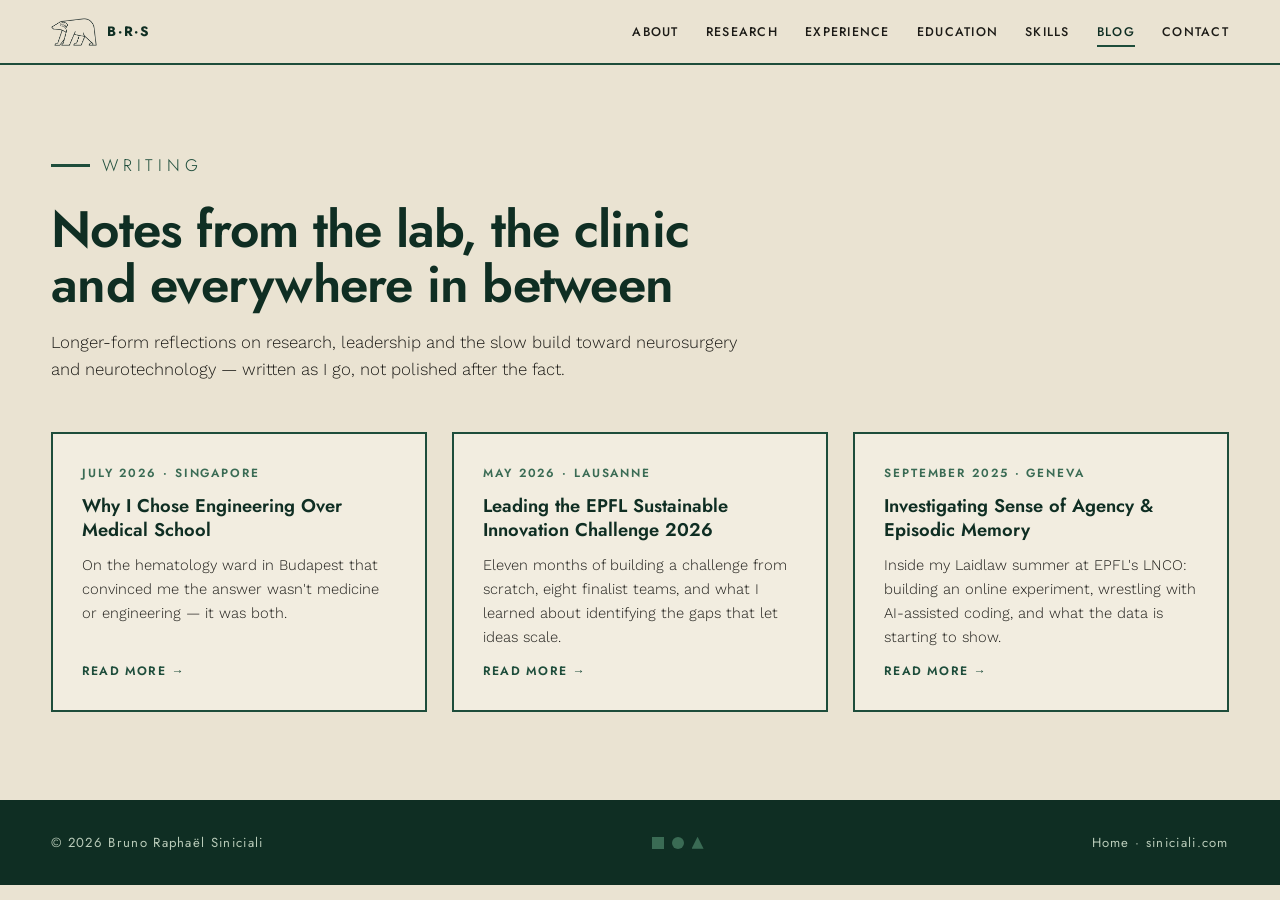
==== blog.html @ 9400fe1e "Expand site: real logo, blog, skills/languages, honors sections" ====
<!doctype html>
<html lang="en">
  <head>
    <meta charset="UTF-8" />
    <meta name="viewport" content="width=device-width, initial-scale=1.0" />
    <title>Blog — Bruno Raphaël Siniciali</title>
    <meta
      name="description"
      content="Notes from Bruno Raphaël Siniciali on neuroscience research, rehabilitation robotics and leadership — from EPFL's LNCO to Roceso Technologies in Singapore."
    />
    <link rel="icon" type="image/png" href="assets/favicon.png" />
    <link rel="preconnect" href="https://fonts.googleapis.com" />
    <link rel="preconnect" href="https://fonts.gstatic.com" crossorigin />
    <link
      href="https://fonts.googleapis.com/css2?family=Jost:wght@400;500;600;700&family=Work+Sans:ital,wght@0,300;0,400;0,500;1,400&display=swap"
      rel="stylesheet"
    />
    <link rel="stylesheet" href="assets/style.css" />
    <style>
      .nav-toggle {
        display: none;
        background: none;
        border: 2px solid var(--green);
        color: var(--green-deep);
        font-family: "Jost", sans-serif;
        font-size: 0.9rem;
        padding: 0.4rem 0.7rem;
        cursor: pointer;
      }
      @media (max-width: 880px) {
        .nav-toggle {
          display: block;
        }
        nav ul {
          display: none;
          position: absolute;
          top: 100%;
          left: 0;
          right: 0;
          flex-direction: column;
          gap: 0;
          background: var(--beige-light);
          border-bottom: 2px solid var(--green);
          padding: 0.5rem 4vw 1rem;
        }
        nav ul.open {
          display: flex;
        }
        nav ul a {
          display: block;
          padding: 0.85rem 0;
          border-bottom: 1px solid var(--line);
        }
      }
      .blog-hero {
        padding: 8.5rem 4vw 2rem;
      }
      .blog-hero h1 {
        font-size: clamp(2rem, 4.6vw, 3.2rem);
      }
      .blog-hero p {
        margin-top: 1rem;
        max-width: 44rem;
        font-size: 1.05rem;
        font-weight: 300;
      }
    </style>
  </head>
  <body>
    <nav>
      <a class="nav-mark" href="index.html">
        <img class="nav-bear" src="assets/bear-logo.png" alt="" />
        B·R·S</a
      >
      <button
        class="nav-toggle"
        id="navToggle"
        aria-label="Toggle navigation"
        aria-expanded="false"
        aria-controls="navLinks"
      >
        ☰
      </button>
      <ul id="navLinks">
        <li><a href="index.html#about">About</a></li>
        <li><a href="index.html#research">Research</a></li>
        <li><a href="index.html#experience">Experience</a></li>
        <li><a href="index.html#education">Education</a></li>
        <li><a href="index.html#skills">Skills</a></li>
        <li><a href="blog.html" class="current">Blog</a></li>
        <li><a href="index.html#contact">Contact</a></li>
      </ul>
    </nav>

    <header class="blog-hero">
      <p class="hero-eyebrow">Writing</p>
      <h1>Notes from the lab, the clinic and everywhere in between</h1>
      <p>
        Longer-form reflections on research, leadership and the slow build
        toward neurosurgery and neurotechnology — written as I go, not polished
        after the fact.
      </p>
    </header>

    <section style="padding-top: 1rem">
      <div class="blog-grid light reveal">
        <a
          class="blog-card"
          href="blog/choosing-life-sciences-engineering.html"
        >
          <span class="blog-date">July 2026 · Singapore</span>
          <h3>Why I Chose Engineering Over Medical School</h3>
          <p>
            On the hematology ward in Budapest that convinced me the answer
            wasn't medicine or engineering — it was both.
          </p>
          <span class="blog-more">Read more →</span>
        </a>
        <a
          class="blog-card"
          href="blog/sustainable-innovation-challenge-2026.html"
        >
          <span class="blog-date">May 2026 · Lausanne</span>
          <h3>Leading the EPFL Sustainable Innovation Challenge 2026</h3>
          <p>
            Eleven months of building a challenge from scratch, eight finalist
            teams, and what I learned about identifying the gaps that let ideas
            scale.
          </p>
          <span class="blog-more">Read more →</span>
        </a>
        <a class="blog-card" href="blog/sense-of-agency-episodic-memory.html">
          <span class="blog-date">September 2025 · Geneva</span>
          <h3>Investigating Sense of Agency & Episodic Memory</h3>
          <p>
            Inside my Laidlaw summer at EPFL's LNCO: building an online
            experiment, wrestling with AI-assisted coding, and what the data is
            starting to show.
          </p>
          <span class="blog-more">Read more →</span>
        </a>
      </div>
    </section>

    <footer>
      <span>© 2026 Bruno Raphaël Siniciali</span>
      <span class="geo" aria-hidden="true"
        ><span></span><span></span><span></span
      ></span>
      <span><a href="index.html">Home</a> · siniciali.com</span>
    </footer>

    <script src="assets/site.js"></script>
    <script>
      const navToggle = document.getElementById("navToggle");
      const navLinks = document.getElementById("navLinks");
      if (navToggle && navLinks) {
        navToggle.addEventListener("click", () => {
          const open = navLinks.classList.toggle("open");
          navToggle.setAttribute("aria-expanded", open ? "true" : "false");
        });
        navLinks.querySelectorAll("a").forEach((a) =>
          a.addEventListener("click", () => {
            navLinks.classList.remove("open");
            navToggle.setAttribute("aria-expanded", "false");
          }),
        );
      }
    </script>
  </body>
</html>
---- assets/style.css ----
:root {
  --beige: #eae3d2;
  --beige-light: #f2ede0;
  --beige-deep: #ddd3bc;
  --green: #1e4d3b;
  --green-deep: #0f2e23;
  --green-soft: #3a6b54;
  --ink: #1c1b17;
  --line: #c9bfa6;
}
* {
  margin: 0;
  padding: 0;
  box-sizing: border-box;
}
html {
  scroll-behavior: smooth;
}
body {
  background: var(--beige);
  color: var(--ink);
  font-family: "Work Sans", sans-serif;
  font-weight: 400;
  line-height: 1.65;
  -webkit-font-smoothing: antialiased;
}
h1,
h2,
h3,
.display {
  font-family: "Jost", sans-serif;
}
a {
  color: inherit;
}

/* ---------- NAV ---------- */
nav {
  position: fixed;
  top: 0;
  left: 0;
  right: 0;
  z-index: 100;
  display: flex;
  justify-content: space-between;
  align-items: center;
  padding: 1.1rem 4vw;
  background: color-mix(in srgb, var(--beige) 88%, transparent);
  backdrop-filter: blur(8px);
  border-bottom: 2px solid var(--green);
}
.nav-mark {
  display: flex;
  align-items: center;
  gap: 0.6rem;
  font-family: "Jost", sans-serif;
  font-weight: 700;
  letter-spacing: 0.14em;
  text-transform: uppercase;
  font-size: 0.85rem;
  color: var(--green-deep);
  text-decoration: none;
}
.nav-bear {
  width: 46px;
  height: auto;
  display: block;
}
nav ul {
  display: flex;
  gap: 1.7rem;
  list-style: none;
  flex-wrap: wrap;
  justify-content: flex-end;
}
nav ul a {
  font-family: "Jost", sans-serif;
  font-size: 0.78rem;
  font-weight: 500;
  letter-spacing: 0.1em;
  text-transform: uppercase;
  color: var(--ink);
  text-decoration: none;
  padding-bottom: 0.2rem;
  border-bottom: 2px solid transparent;
  transition: border-color 0.2s;
  white-space: nowrap;
}
nav ul a:hover,
nav ul a:focus-visible {
  border-color: var(--green);
}
nav ul a.current {
  border-color: var(--green);
  color: var(--green-deep);
}
@media (max-width: 880px) {
  nav ul {
    display: none;
  }
}

/* ---------- HERO ---------- */
header.hero {
  min-height: 100vh;
  display: grid;
  grid-template-columns: 1.15fr 0.85fr;
  align-items: center;
  gap: 3rem;
  padding: 7rem 4vw 4rem;
  position: relative;
  overflow: hidden;
}
.hero-eyebrow {
  font-family: "Jost", sans-serif;
  font-weight: 600;
  font-size: 0.8rem;
  letter-spacing: 0.28em;
  text-transform: uppercase;
  color: var(--green);
  display: flex;
  align-items: center;
  gap: 0.8rem;
  margin-bottom: 1.4rem;
}
.hero-eyebrow::before {
  content: "";
  width: 2.4rem;
  height: 3px;
  background: var(--green);
}
h1 {
  font-size: clamp(2.3rem, 5.6vw, 4.4rem);
  font-weight: 600;
  line-height: 1.08;
  letter-spacing: -0.015em;
  color: var(--green-deep);
  text-wrap: balance;
}
h1 .thin {
  font-weight: 400;
  color: var(--ink);
}
.hero-sub {
  margin-top: 1.6rem;
  max-width: 36rem;
  font-size: 1.08rem;
  font-weight: 300;
}
.hero-quote {
  margin-top: 1.8rem;
  max-width: 34rem;
  padding-left: 1.2rem;
  border-left: 3px solid var(--green);
  font-family: "Jost", sans-serif;
  font-style: italic;
  font-weight: 400;
  font-size: 1.02rem;
  color: var(--green-deep);
  line-height: 1.5;
}
.hero-quote cite {
  display: block;
  margin-top: 0.5rem;
  font-family: "Work Sans", sans-serif;
  font-style: normal;
  font-size: 0.78rem;
  font-weight: 500;
  letter-spacing: 0.1em;
  text-transform: uppercase;
  color: var(--green-soft);
}
.hero-cta {
  margin-top: 2.2rem;
  display: flex;
  gap: 1rem;
  flex-wrap: wrap;
}
.btn {
  font-family: "Jost", sans-serif;
  font-weight: 600;
  font-size: 0.82rem;
  letter-spacing: 0.14em;
  text-transform: uppercase;
  text-decoration: none;
  padding: 0.95rem 1.8rem;
  transition:
    transform 0.15s,
    background 0.2s,
    color 0.2s;
  display: inline-block;
  border: 2px solid var(--green);
  cursor: pointer;
}
.btn-solid {
  background: var(--green);
  color: var(--beige-light);
}
.btn-solid:hover {
  background: var(--green-deep);
  border-color: var(--green-deep);
  transform: translateY(-2px);
}
.btn-line {
  border: 2px solid var(--green);
  color: var(--green-deep);
  background: transparent;
}
.btn-line:hover {
  background: var(--green);
  color: var(--beige-light);
  transform: translateY(-2px);
}

/* Bauhaus hero composition */
.hero-art {
  position: relative;
  aspect-ratio: 1;
  max-width: 460px;
  width: 100%;
  justify-self: center;
}
.hero-art svg {
  width: 100%;
  height: 100%;
  display: block;
}
@media (max-width: 880px) {
  header.hero {
    grid-template-columns: 1fr;
    padding-top: 6.5rem;
  }
  .hero-art {
    max-width: 300px;
  }
}

/* ---------- SECTION SCAFFOLD ---------- */
section {
  padding: 5.5rem 4vw;
  position: relative;
}
.sec-head {
  display: flex;
  align-items: baseline;
  gap: 1.4rem;
  margin-bottom: 3rem;
  flex-wrap: wrap;
}
.sec-kicker {
  font-family: "Jost", sans-serif;
  font-size: 0.78rem;
  font-weight: 600;
  letter-spacing: 0.14em;
  text-transform: uppercase;
  color: var(--green-soft);
  max-width: 60ch;
  margin: -1.6rem 0 1.6rem;
}
.sec-shape {
  width: 22px;
  height: 22px;
  flex: none;
  align-self: center;
}
h2 {
  font-size: clamp(1.6rem, 3vw, 2.4rem);
  font-weight: 600;
  letter-spacing: -0.01em;
  color: var(--green-deep);
  text-transform: uppercase;
}
.sec-rule {
  flex: 1;
  height: 2px;
  background: var(--line);
  min-width: 60px;
}

/* ---------- ABOUT ---------- */
#about {
  background: var(--beige-light);
  border-top: 2px solid var(--green);
}
.about-grid {
  display: grid;
  grid-template-columns: 1.3fr 0.7fr;
  gap: 4rem;
  align-items: start;
}
.about-grid p {
  margin-bottom: 1.2rem;
  max-width: 60ch;
}
.about-grid p:last-child {
  margin-bottom: 0;
}
.fact-card {
  background: var(--beige);
  border: 2px solid var(--green);
  padding: 2rem;
}
.fact-card h3 {
  font-size: 0.85rem;
  font-weight: 700;
  letter-spacing: 0.2em;
  text-transform: uppercase;
  color: var(--green);
  margin-bottom: 1.2rem;
}
.fact-card ul {
  list-style: none;
}
.fact-card li {
  padding: 0.65rem 0;
  border-bottom: 1px solid var(--line);
  font-size: 0.95rem;
  display: flex;
  gap: 0.7rem;
  align-items: baseline;
}
.fact-card li:last-child {
  border-bottom: none;
}
.fact-card li::before {
  content: "";
  width: 8px;
  height: 8px;
  background: var(--green);
  flex: none;
  transform: translateY(-1px);
}
.fact-card li:nth-child(3n + 2)::before {
  border-radius: 50%;
}
.fact-card li:nth-child(3n)::before {
  background: transparent;
  width: 0;
  height: 0;
  border-left: 5px solid transparent;
  border-right: 5px solid transparent;
  border-bottom: 9px solid var(--green);
}
@media (max-width: 880px) {
  .about-grid {
    grid-template-columns: 1fr;
    gap: 2.5rem;
  }
}

/* ---------- RESEARCH / PROJECTS ---------- */
.proj-grid {
  display: grid;
  grid-template-columns: repeat(auto-fit, minmax(290px, 1fr));
  gap: 2px;
  background: var(--line);
  border: 2px solid var(--green);
}
.proj {
  background: var(--beige);
  padding: 2.2rem 2rem;
  display: flex;
  flex-direction: column;
  gap: 0.9rem;
  transition: background 0.25s;
}
.proj:hover {
  background: var(--beige-light);
}
.proj-tag {
  font-family: "Jost", sans-serif;
  font-size: 0.72rem;
  font-weight: 700;
  letter-spacing: 0.2em;
  text-transform: uppercase;
  color: var(--green);
}
.proj h3 {
  font-size: 1.25rem;
  font-weight: 600;
  color: var(--green-deep);
  line-height: 1.25;
}
.proj p {
  font-size: 0.95rem;
  font-weight: 300;
}
.proj-shape {
  width: 26px;
  height: 26px;
  margin-bottom: 0.3rem;
}
.proj-link {
  margin-top: auto;
  font-family: "Jost", sans-serif;
  font-size: 0.76rem;
  font-weight: 600;
  letter-spacing: 0.1em;
  text-transform: uppercase;
  color: var(--green);
  text-decoration: none;
  border-bottom: 2px solid var(--green);
  padding-bottom: 2px;
  align-self: flex-start;
  transition: color 0.2s;
}
.proj-link:hover,
.proj-link:focus-visible {
  color: var(--green-deep);
}
#experience .proj-link {
  color: #9dbfa9;
  border-bottom-color: var(--green-soft);
  margin-top: 0.6rem;
}
#experience .proj-link:hover,
#experience .proj-link:focus-visible {
  color: var(--beige-light);
}

/* ---------- EXPERIENCE TIMELINE ---------- */
#experience {
  background: var(--green-deep);
  color: var(--beige);
}
#experience h2 {
  color: var(--beige-light);
}
#experience .sec-rule {
  background: var(--green-soft);
}
#experience .sec-kicker {
  color: #9dbfa9;
}
.timeline {
  position: relative;
  margin-left: 10px;
}
.timeline::before {
  content: "";
  position: absolute;
  left: 0;
  top: 8px;
  bottom: 8px;
  width: 3px;
  background: var(--green-soft);
}
.t-item {
  position: relative;
  padding: 0 0 2.6rem 2.4rem;
}
.t-item:last-child {
  padding-bottom: 0;
}
.t-item::before {
  content: "";
  position: absolute;
  left: -8.5px;
  top: 6px;
  width: 20px;
  height: 20px;
  background: var(--beige);
  border: 3px solid var(--green-soft);
  border-radius: 50%;
}
.t-item:nth-child(even)::before {
  border-radius: 0;
  transform: rotate(45deg) scale(0.86);
}
.t-date {
  font-family: "Jost", sans-serif;
  font-size: 0.78rem;
  font-weight: 600;
  letter-spacing: 0.18em;
  text-transform: uppercase;
  color: #9dbfa9;
}
.t-item h3 {
  font-size: 1.25rem;
  font-weight: 600;
  margin: 0.3rem 0 0.15rem;
  color: var(--beige-light);
}
.t-org {
  font-size: 0.92rem;
  font-style: italic;
  color: #c9d8cb;
  margin-bottom: 0.5rem;
}
.t-item p {
  font-size: 0.95rem;
  font-weight: 300;
  max-width: 62ch;
  color: #e4e0d2;
}

/* ---------- EDUCATION ---------- */
.edu-grid {
  display: grid;
  grid-template-columns: repeat(auto-fit, minmax(270px, 1fr));
  gap: 1.6rem;
}
.edu {
  border: 2px solid var(--green);
  padding: 2rem;
  background: var(--beige-light);
  position: relative;
}
.edu::after {
  content: "";
  position: absolute;
  top: -2px;
  right: -2px;
  width: 34px;
  height: 34px;
  background: var(--green);
  clip-path: polygon(100% 0, 0 0, 100% 100%);
}
.edu .t-date {
  color: var(--green);
}
.edu h3 {
  font-size: 1.2rem;
  font-weight: 600;
  color: var(--green-deep);
  margin: 0.35rem 0 0.2rem;
}
.edu p {
  font-size: 0.93rem;
  font-weight: 300;
}

/* ---------- SKILLS ---------- */
#skills {
  background: var(--beige-light);
  border-top: 2px solid var(--green);
}
.skills-layout {
  display: grid;
  grid-template-columns: 1fr 1fr;
  gap: 3rem;
}
@media (max-width: 880px) {
  .skills-layout {
    grid-template-columns: 1fr;
    gap: 2.5rem;
  }
}
.skill-block {
  margin-bottom: 2.2rem;
}
.skill-block:last-child {
  margin-bottom: 0;
}
.skill-block h3 {
  font-size: 0.82rem;
  font-weight: 700;
  letter-spacing: 0.18em;
  text-transform: uppercase;
  color: var(--green);
  margin-bottom: 1rem;
}
.pill-row {
  display: flex;
  flex-wrap: wrap;
  gap: 0.55rem;
}
.pill {
  font-family: "Jost", sans-serif;
  font-size: 0.78rem;
  font-weight: 500;
  letter-spacing: 0.02em;
  padding: 0.45rem 0.9rem;
  border: 1.5px solid var(--green);
  color: var(--green-deep);
  background: var(--beige);
}
.lang-grid {
  display: grid;
  gap: 0.9rem;
}
.lang-item {
  display: grid;
  grid-template-columns: 7.5rem 1fr auto;
  align-items: center;
  gap: 0.9rem;
}
.lang-name {
  font-family: "Jost", sans-serif;
  font-size: 0.9rem;
  font-weight: 600;
  color: var(--green-deep);
}
.lang-bar {
  height: 8px;
  background: var(--beige-deep);
  border: 1px solid var(--green);
  position: relative;
}
.lang-bar span {
  display: block;
  height: 100%;
  background: var(--green);
}
.lang-level {
  font-size: 0.78rem;
  font-weight: 300;
  color: var(--ink);
  white-space: nowrap;
}
.cert-grid {
  display: grid;
  grid-template-columns: repeat(auto-fit, minmax(230px, 1fr));
  gap: 1.2rem;
  margin-top: 1rem;
}
.cert {
  border: 2px solid var(--green);
  background: var(--beige);
  padding: 1.4rem 1.5rem;
}
.cert .cert-org {
  font-family: "Jost", sans-serif;
  font-size: 0.72rem;
  font-weight: 700;
  letter-spacing: 0.16em;
  text-transform: uppercase;
  color: var(--green);
}
.cert h4 {
  font-family: "Jost", sans-serif;
  font-size: 1.02rem;
  font-weight: 600;
  color: var(--green-deep);
  margin: 0.35rem 0 0.25rem;
}
.cert p {
  font-size: 0.85rem;
  font-weight: 300;
}

/* ---------- HONORS / ACTIVITIES ---------- */
#honors {
  background: var(--beige);
}
.honors-layout {
  display: grid;
  grid-template-columns: 1fr 1fr;
  gap: 3rem;
}
@media (max-width: 880px) {
  .honors-layout {
    grid-template-columns: 1fr;
    gap: 2.5rem;
  }
}
.honors-layout h3 {
  font-size: 0.82rem;
  font-weight: 700;
  letter-spacing: 0.18em;
  text-transform: uppercase;
  color: var(--green);
  margin-bottom: 1.2rem;
}
.line-list {
  list-style: none;
}
.line-list li {
  padding: 0.95rem 0;
  border-bottom: 1px solid var(--line);
}
.line-list li:first-child {
  padding-top: 0;
}
.line-list li:last-child {
  border-bottom: none;
}
.line-list .li-title {
  font-family: "Jost", sans-serif;
  font-weight: 600;
  font-size: 0.98rem;
  color: var(--green-deep);
}
.line-list .li-meta {
  font-size: 0.82rem;
  color: var(--green-soft);
  font-style: italic;
  margin-top: 0.15rem;
}
.line-list .li-desc {
  font-size: 0.88rem;
  font-weight: 300;
  margin-top: 0.3rem;
}

/* ---------- BLOG ---------- */
#blog-teaser {
  background: var(--green-deep);
  color: var(--beige);
}
#blog-teaser h2 {
  color: var(--beige-light);
}
#blog-teaser .sec-rule {
  background: var(--green-soft);
}
#blog-teaser .sec-kicker {
  color: #9dbfa9;
}
.blog-grid {
  display: grid;
  grid-template-columns: repeat(auto-fit, minmax(280px, 1fr));
  gap: 1.6rem;
}
.blog-card {
  border: 2px solid var(--green-soft);
  padding: 1.8rem;
  display: flex;
  flex-direction: column;
  gap: 0.7rem;
  text-decoration: none;
  color: inherit;
  transition:
    background 0.2s,
    border-color 0.2s;
}
.blog-card:hover,
.blog-card:focus-visible {
  background: rgba(255, 255, 255, 0.04);
  border-color: #9dbfa9;
}
.blog-date {
  font-family: "Jost", sans-serif;
  font-size: 0.74rem;
  font-weight: 600;
  letter-spacing: 0.16em;
  text-transform: uppercase;
  color: #9dbfa9;
}
.blog-card h3 {
  font-size: 1.15rem;
  font-weight: 600;
  color: var(--beige-light);
  line-height: 1.3;
}
.blog-card p {
  font-size: 0.92rem;
  font-weight: 300;
  color: #e4e0d2;
}
.blog-more {
  font-family: "Jost", sans-serif;
  font-size: 0.76rem;
  font-weight: 600;
  letter-spacing: 0.1em;
  text-transform: uppercase;
  color: #9dbfa9;
  margin-top: auto;
}
/* light variant used on the standalone blog listing page */
.blog-grid.light .blog-card {
  border-color: var(--green);
  background: var(--beige-light);
}
.blog-grid.light .blog-card:hover,
.blog-grid.light .blog-card:focus-visible {
  background: var(--beige);
  border-color: var(--green-deep);
}
.blog-grid.light .blog-date {
  color: var(--green-soft);
}
.blog-grid.light .blog-card h3 {
  color: var(--green-deep);
}
.blog-grid.light .blog-card p {
  color: var(--ink);
}
.blog-grid.light .blog-more {
  color: var(--green);
}

/* ---------- BLOG POST ARTICLE ---------- */
.post-hero {
  padding: 8.5rem 4vw 3rem;
  background: var(--beige-light);
  border-bottom: 2px solid var(--green);
}
.post-hero .blog-date {
  color: var(--green-soft);
}
.post-hero h1 {
  margin-top: 0.6rem;
  font-size: clamp(2rem, 4.6vw, 3.2rem);
}
.post-hero .post-dek {
  margin-top: 1rem;
  max-width: 46rem;
  font-size: 1.05rem;
  font-weight: 300;
  color: var(--ink);
}
.post-body {
  max-width: 42rem;
  margin: 0 auto;
  padding: 4rem 4vw 6rem;
}
.post-body h2 {
  font-size: 1.4rem;
  text-transform: none;
  margin: 2.4rem 0 1rem;
}
.post-body h3 {
  font-family: "Jost", sans-serif;
  font-size: 1.1rem;
  font-weight: 600;
  color: var(--green-deep);
  margin: 1.8rem 0 0.8rem;
}
.post-body p {
  margin-bottom: 1.2rem;
  font-size: 1.02rem;
}
.post-body blockquote {
  margin: 1.8rem 0;
  padding-left: 1.2rem;
  border-left: 3px solid var(--green);
  font-style: italic;
  color: var(--green-deep);
}
.post-body ul,
.post-body ol {
  margin: 0 0 1.2rem 1.4rem;
}
.post-body a {
  color: var(--green);
  text-decoration-thickness: 2px;
}
.post-body figure {
  margin: 2rem 0;
}
.post-body figcaption {
  font-size: 0.82rem;
  color: var(--green-soft);
  margin-top: 0.5rem;
  font-style: italic;
}
.back-link {
  display: inline-block;
  margin-bottom: 2rem;
  font-family: "Jost", sans-serif;
  font-size: 0.78rem;
  font-weight: 600;
  letter-spacing: 0.1em;
  text-transform: uppercase;
  color: var(--green);
  text-decoration: none;
  border-bottom: 2px solid var(--green);
}

/* ---------- CONTACT ---------- */
#contact {
  background: var(--beige-light);
  border-top: 2px solid var(--green);
  text-align: center;
}
#contact .sec-head {
  justify-content: center;
}
.contact-lead {
  max-width: 46ch;
  margin: 0 auto 2.4rem;
  font-weight: 300;
  font-size: 1.05rem;
}
.socials {
  display: flex;
  justify-content: center;
  gap: 1rem;
  flex-wrap: wrap;
}
footer {
  padding: 2rem 4vw;
  background: var(--green-deep);
  color: #b9cbb9;
  display: flex;
  justify-content: space-between;
  align-items: center;
  gap: 1rem;
  flex-wrap: wrap;
  font-size: 0.82rem;
  font-family: "Jost", sans-serif;
  letter-spacing: 0.1em;
}
footer a {
  color: #b9cbb9;
  text-decoration: none;
}
footer a:hover {
  color: var(--beige-light);
}
footer .geo {
  display: flex;
  gap: 0.5rem;
}
footer .geo span {
  width: 12px;
  height: 12px;
  background: var(--green-soft);
  display: inline-block;
}
footer .geo span:nth-child(2) {
  border-radius: 50%;
}
footer .geo span:nth-child(3) {
  clip-path: polygon(50% 0, 0 100%, 100% 100%);
}

/* reveal on scroll */
.reveal {
  opacity: 0;
  transform: translateY(22px);
  transition:
    opacity 0.6s ease,
    transform 0.6s ease;
}
.reveal.in {
  opacity: 1;
  transform: none;
}
@media (prefers-reduced-motion: reduce) {
  html {
    scroll-behavior: auto;
  }
  .reveal {
    opacity: 1;
    transform: none;
    transition: none;
  }
  .btn {
    transition: none;
  }
}
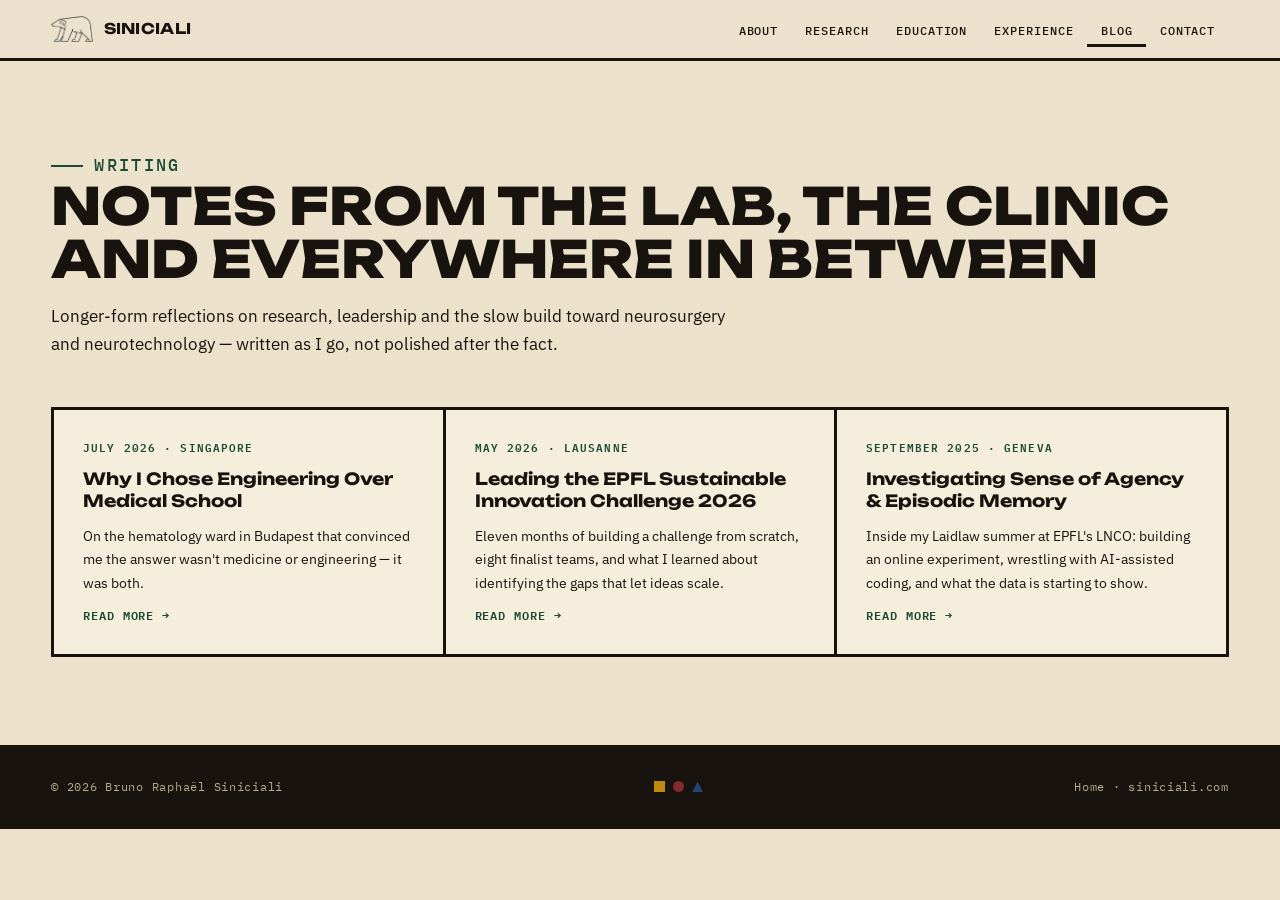
==== commit 044d6c3c: "design change" ====
--- a/blog.html
+++ b/blog.html
@@ -12,7 +12,7 @@
     <link rel="preconnect" href="https://fonts.googleapis.com" />
     <link rel="preconnect" href="https://fonts.gstatic.com" crossorigin />
     <link
-      href="https://fonts.googleapis.com/css2?family=Jost:wght@400;500;600;700&family=Work+Sans:ital,wght@0,300;0,400;0,500;1,400&display=swap"
+      href="https://fonts.googleapis.com/css2?family=IBM+Plex+Mono:wght@400;500;600&family=IBM+Plex+Sans:ital,wght@0,400;0,500;0,600;1,400&family=Unbounded:wght@600;700;800;900&display=swap"
       rel="stylesheet"
     />
     <link rel="stylesheet" href="assets/style.css" />
@@ -20,9 +20,9 @@
       .nav-toggle {
         display: none;
         background: none;
-        border: 2px solid var(--green);
-        color: var(--green-deep);
-        font-family: "Jost", sans-serif;
+        border: 2px solid var(--ink);
+        color: var(--ink);
+        font-family: "IBM Plex Mono", monospace;
         font-size: 0.9rem;
         padding: 0.4rem 0.7rem;
         cursor: pointer;
@@ -31,7 +31,7 @@
         .nav-toggle {
           display: block;
         }
-        nav ul {
+        .site-nav ul {
           display: none;
           position: absolute;
           top: 100%;
@@ -40,13 +40,13 @@
           flex-direction: column;
           gap: 0;
           background: var(--beige-light);
-          border-bottom: 2px solid var(--green);
+          border-bottom: 3px solid var(--ink);
           padding: 0.5rem 4vw 1rem;
         }
-        nav ul.open {
+        .site-nav ul.open {
           display: flex;
         }
-        nav ul a {
+        .site-nav ul a {
           display: block;
           padding: 0.85rem 0;
           border-bottom: 1px solid var(--line);
@@ -56,21 +56,23 @@
         padding: 8.5rem 4vw 2rem;
       }
       .blog-hero h1 {
-        font-size: clamp(2rem, 4.6vw, 3.2rem);
+        font-weight: 800;
+        text-transform: uppercase;
+        font-size: clamp(1.9rem, 4.6vw, 3.2rem);
+        line-height: 1.05;
       }
       .blog-hero p {
         margin-top: 1rem;
         max-width: 44rem;
         font-size: 1.05rem;
-        font-weight: 300;
       }
     </style>
   </head>
   <body>
-    <nav>
+    <nav class="site-nav">
       <a class="nav-mark" href="index.html">
         <img class="nav-bear" src="assets/bear-logo.png" alt="" />
-        B·R·S</a
+        SINICIALI</a
       >
       <button
         class="nav-toggle"
@@ -84,30 +86,26 @@
       <ul id="navLinks">
         <li><a href="index.html#about">About</a></li>
         <li><a href="index.html#research">Research</a></li>
+        <li><a href="index.html#education">Education</a></li>
         <li><a href="index.html#experience">Experience</a></li>
-        <li><a href="index.html#education">Education</a></li>
-        <li><a href="index.html#skills">Skills</a></li>
         <li><a href="blog.html" class="current">Blog</a></li>
         <li><a href="index.html#contact">Contact</a></li>
       </ul>
     </nav>
 
     <header class="blog-hero">
-      <p class="hero-eyebrow">Writing</p>
+      <p class="eyebrow">Writing</p>
       <h1>Notes from the lab, the clinic and everywhere in between</h1>
       <p>
         Longer-form reflections on research, leadership and the slow build
-        toward neurosurgery and neurotechnology — written as I go, not polished
-        after the fact.
+        toward neurosurgery and neurotechnology — written as I go, not
+        polished after the fact.
       </p>
     </header>
 
     <section style="padding-top: 1rem">
       <div class="blog-grid light reveal">
-        <a
-          class="blog-card"
-          href="blog/choosing-life-sciences-engineering.html"
-        >
+        <a class="blog-card" href="blog/choosing-life-sciences-engineering.html">
           <span class="blog-date">July 2026 · Singapore</span>
           <h3>Why I Chose Engineering Over Medical School</h3>
           <p>
@@ -116,16 +114,13 @@
           </p>
           <span class="blog-more">Read more →</span>
         </a>
-        <a
-          class="blog-card"
-          href="blog/sustainable-innovation-challenge-2026.html"
-        >
+        <a class="blog-card" href="blog/sustainable-innovation-challenge-2026.html">
           <span class="blog-date">May 2026 · Lausanne</span>
           <h3>Leading the EPFL Sustainable Innovation Challenge 2026</h3>
           <p>
-            Eleven months of building a challenge from scratch, eight finalist
-            teams, and what I learned about identifying the gaps that let ideas
-            scale.
+            Eleven months of building a challenge from scratch, eight
+            finalist teams, and what I learned about identifying the gaps
+            that let ideas scale.
           </p>
           <span class="blog-more">Read more →</span>
         </a>
@@ -134,8 +129,8 @@
           <h3>Investigating Sense of Agency & Episodic Memory</h3>
           <p>
             Inside my Laidlaw summer at EPFL's LNCO: building an online
-            experiment, wrestling with AI-assisted coding, and what the data is
-            starting to show.
+            experiment, wrestling with AI-assisted coding, and what the data
+            is starting to show.
           </p>
           <span class="blog-more">Read more →</span>
         </a>
--- a/assets/style.css
+++ b/assets/style.css
@@ -1,12 +1,33 @@
+/* ============================================================
+   Design system
+   Colour and form borrowed from the Bauhaus Vorkurs — Itten and
+   Kandinsky's mapping of shape to colour — and from the constructivist
+   clarity of Kassák Lajos, Farkas Molnár and Marcel Breuer.
+   Yellow triangle = Research (the spark). Red square = Education
+   (the foundation). Blue circle = Experience (the practice).
+   Green is the ground everything grows from; beige is the paper
+   it's written on.
+   ============================================================ */
 :root {
-  --beige: #eae3d2;
-  --beige-light: #f2ede0;
-  --beige-deep: #ddd3bc;
-  --green: #1e4d3b;
-  --green-deep: #0f2e23;
-  --green-soft: #3a6b54;
-  --ink: #1c1b17;
-  --line: #c9bfa6;
+  --ink: #18130e;
+  --beige: #ece2cc;
+  --beige-light: #f5eedd;
+  --beige-deep: #dccca6;
+  --camel: #96723f;
+  --green: #1c4a34;
+  --green-deep: #10281b;
+  --green-soft: #3d6b52;
+  --red: #832a2a;
+  --red-deep: #501717;
+  --red-soft: #a8514f;
+  --blue: #1f4770;
+  --blue-deep: #142c46;
+  --blue-soft: #4d729c;
+  --yellow: #bd8b12;
+  --yellow-deep: #6e4f09;
+  --yellow-soft: #d9ab3c;
+  --line: #c7b48a;
+  --grid: 1.4rem;
 }
 * {
   margin: 0;
@@ -19,7 +40,7 @@
 body {
   background: var(--beige);
   color: var(--ink);
-  font-family: "Work Sans", sans-serif;
+  font-family: "IBM Plex Sans", sans-serif;
   font-weight: 400;
   line-height: 1.65;
   -webkit-font-smoothing: antialiased;
@@ -28,14 +49,22 @@
 h2,
 h3,
 .display {
-  font-family: "Jost", sans-serif;
+  font-family: "Unbounded", sans-serif;
+}
+.mono,
+.eyebrow,
+.label {
+  font-family: "IBM Plex Mono", monospace;
 }
 a {
   color: inherit;
 }
+strong {
+  font-weight: 600;
+}
 
 /* ---------- NAV ---------- */
-nav {
+.site-nav {
   position: fixed;
   top: 0;
   left: 0;
@@ -44,194 +73,244 @@
   display: flex;
   justify-content: space-between;
   align-items: center;
-  padding: 1.1rem 4vw;
-  background: color-mix(in srgb, var(--beige) 88%, transparent);
+  padding: 1rem 4vw;
+  background: color-mix(in srgb, var(--beige) 90%, transparent);
   backdrop-filter: blur(8px);
-  border-bottom: 2px solid var(--green);
+  border-bottom: 3px solid var(--ink);
 }
 .nav-mark {
   display: flex;
   align-items: center;
-  gap: 0.6rem;
-  font-family: "Jost", sans-serif;
+  gap: 0.65rem;
+  font-family: "Unbounded", sans-serif;
   font-weight: 700;
-  letter-spacing: 0.14em;
-  text-transform: uppercase;
-  font-size: 0.85rem;
-  color: var(--green-deep);
+  letter-spacing: 0.02em;
+  font-size: 0.92rem;
+  color: var(--ink);
   text-decoration: none;
 }
 .nav-bear {
-  width: 46px;
+  width: 42px;
   height: auto;
   display: block;
 }
-nav ul {
-  display: flex;
-  gap: 1.7rem;
+.site-nav ul {
+  display: flex;
+  gap: 0;
   list-style: none;
   flex-wrap: wrap;
   justify-content: flex-end;
 }
-nav ul a {
-  font-family: "Jost", sans-serif;
-  font-size: 0.78rem;
+.site-nav ul a {
+  font-family: "IBM Plex Mono", monospace;
+  font-size: 0.72rem;
   font-weight: 500;
-  letter-spacing: 0.1em;
+  letter-spacing: 0.08em;
   text-transform: uppercase;
   color: var(--ink);
   text-decoration: none;
-  padding-bottom: 0.2rem;
-  border-bottom: 2px solid transparent;
-  transition: border-color 0.2s;
+  padding: 0.4rem 0.85rem;
+  border-bottom: 3px solid transparent;
+  transition: border-color 0.15s;
   white-space: nowrap;
 }
-nav ul a:hover,
-nav ul a:focus-visible {
+.site-nav ul a:hover,
+.site-nav ul a:focus-visible {
   border-color: var(--green);
 }
-nav ul a.current {
-  border-color: var(--green);
-  color: var(--green-deep);
+.site-nav ul a.current {
+  border-color: var(--ink);
+}
+.site-nav ul a[href*="research"] {
+  --nav-accent: var(--yellow);
+}
+.site-nav ul a[href*="education"] {
+  --nav-accent: var(--red);
+}
+.site-nav ul a[href*="experience"] {
+  --nav-accent: var(--blue);
+}
+.site-nav ul a[href*="research"]:hover,
+.site-nav ul a[href*="education"]:hover,
+.site-nav ul a[href*="experience"]:hover {
+  border-color: var(--nav-accent);
 }
 @media (max-width: 880px) {
-  nav ul {
+  .site-nav ul {
     display: none;
   }
 }
 
-/* ---------- HERO ---------- */
-header.hero {
-  min-height: 100vh;
+/* ---------- MASTHEAD ---------- */
+.masthead {
+  padding: 7.5rem 4vw 3rem;
+  display: grid;
+  gap: 2.4rem;
+}
+.eyebrow {
+  font-size: 0.72rem;
+  font-weight: 500;
+  letter-spacing: 0.14em;
+  text-transform: uppercase;
+  color: var(--green);
+  display: flex;
+  align-items: center;
+  gap: 0.7rem;
+}
+.eyebrow::before {
+  content: "";
+  width: 2rem;
+  height: 2px;
+  background: var(--green);
+  flex: none;
+}
+.masthead-name {
+  font-size: clamp(2.6rem, 10vw, 8.4rem);
+  font-weight: 800;
+  line-height: 1.08;
+  letter-spacing: -0.01em;
+  text-transform: uppercase;
+  color: var(--ink);
+  text-wrap: balance;
+  margin-top: 0.3rem;
+}
+.masthead-name .thin {
+  display: block;
+  font-family: "IBM Plex Mono", monospace;
+  font-weight: 500;
+  font-size: clamp(0.95rem, 2.2vw, 1.3rem);
+  letter-spacing: 0.06em;
+  text-transform: none;
+  color: var(--green);
+  margin-top: 0.9rem;
+}
+.masthead-grid {
   display: grid;
   grid-template-columns: 1.15fr 0.85fr;
-  align-items: center;
   gap: 3rem;
-  padding: 7rem 4vw 4rem;
-  position: relative;
-  overflow: hidden;
-}
-.hero-eyebrow {
-  font-family: "Jost", sans-serif;
-  font-weight: 600;
-  font-size: 0.8rem;
-  letter-spacing: 0.28em;
-  text-transform: uppercase;
-  color: var(--green);
-  display: flex;
-  align-items: center;
-  gap: 0.8rem;
-  margin-bottom: 1.4rem;
-}
-.hero-eyebrow::before {
-  content: "";
-  width: 2.4rem;
-  height: 3px;
-  background: var(--green);
-}
-h1 {
-  font-size: clamp(2.3rem, 5.6vw, 4.4rem);
-  font-weight: 600;
-  line-height: 1.08;
-  letter-spacing: -0.015em;
-  color: var(--green-deep);
-  text-wrap: balance;
-}
-h1 .thin {
+  align-items: end;
+}
+.masthead-sub {
+  max-width: 34rem;
+  font-size: 1.08rem;
   font-weight: 400;
-  color: var(--ink);
-}
-.hero-sub {
+}
+.masthead-quote {
   margin-top: 1.6rem;
-  max-width: 36rem;
-  font-size: 1.08rem;
-  font-weight: 300;
-}
-.hero-quote {
-  margin-top: 1.8rem;
-  max-width: 34rem;
-  padding-left: 1.2rem;
-  border-left: 3px solid var(--green);
-  font-family: "Jost", sans-serif;
+  padding-left: 1.1rem;
+  border-left: 3px solid var(--ink);
   font-style: italic;
-  font-weight: 400;
   font-size: 1.02rem;
-  color: var(--green-deep);
-  line-height: 1.5;
-}
-.hero-quote cite {
+  max-width: 32rem;
+  color: var(--ink);
+}
+.masthead-quote cite {
   display: block;
   margin-top: 0.5rem;
-  font-family: "Work Sans", sans-serif;
+  font-family: "IBM Plex Mono", monospace;
   font-style: normal;
-  font-size: 0.78rem;
-  font-weight: 500;
+  font-size: 0.7rem;
+  letter-spacing: 0.08em;
+  text-transform: uppercase;
+  color: var(--green-soft);
+}
+.masthead-cta {
+  margin-top: 2rem;
+  display: flex;
+  gap: 0.9rem;
+  flex-wrap: wrap;
+}
+.btn {
+  font-family: "IBM Plex Mono", monospace;
+  font-weight: 600;
+  font-size: 0.76rem;
   letter-spacing: 0.1em;
   text-transform: uppercase;
-  color: var(--green-soft);
-}
-.hero-cta {
-  margin-top: 2.2rem;
-  display: flex;
+  text-decoration: none;
+  padding: 0.9rem 1.6rem;
+  border: 2px solid var(--ink);
+  display: inline-block;
+  cursor: pointer;
+  transition:
+    transform 0.12s,
+    background 0.15s,
+    color 0.15s,
+    box-shadow 0.12s;
+  box-shadow: 4px 4px 0 var(--ink);
+}
+.btn-solid {
+  background: var(--ink);
+  color: var(--beige-light);
+}
+.btn-solid:hover {
+  transform: translate(-2px, -2px);
+  box-shadow: 6px 6px 0 var(--ink);
+}
+.btn-line {
+  background: var(--beige);
+  color: var(--ink);
+}
+.btn-line:hover {
+  transform: translate(-2px, -2px);
+  box-shadow: 6px 6px 0 var(--ink);
+}
+@media (prefers-reduced-motion: reduce) {
+  .btn:hover {
+    transform: none;
+  }
+}
+
+/* Poster panel: the shape legend */
+.legend {
+  border: 3px solid var(--ink);
+  background: var(--beige-light);
+  padding: 1.6rem;
+  display: grid;
+  gap: 1.1rem;
+}
+.legend-item {
+  display: grid;
+  grid-template-columns: 44px 1fr;
   gap: 1rem;
-  flex-wrap: wrap;
-}
-.btn {
-  font-family: "Jost", sans-serif;
-  font-weight: 600;
-  font-size: 0.82rem;
-  letter-spacing: 0.14em;
-  text-transform: uppercase;
+  align-items: center;
   text-decoration: none;
-  padding: 0.95rem 1.8rem;
-  transition:
-    transform 0.15s,
-    background 0.2s,
-    color 0.2s;
-  display: inline-block;
-  border: 2px solid var(--green);
-  cursor: pointer;
-}
-.btn-solid {
-  background: var(--green);
-  color: var(--beige-light);
-}
-.btn-solid:hover {
-  background: var(--green-deep);
-  border-color: var(--green-deep);
-  transform: translateY(-2px);
-}
-.btn-line {
-  border: 2px solid var(--green);
-  color: var(--green-deep);
-  background: transparent;
-}
-.btn-line:hover {
-  background: var(--green);
-  color: var(--beige-light);
-  transform: translateY(-2px);
-}
-
-/* Bauhaus hero composition */
-.hero-art {
-  position: relative;
-  aspect-ratio: 1;
-  max-width: 460px;
-  width: 100%;
-  justify-self: center;
-}
-.hero-art svg {
-  width: 100%;
-  height: 100%;
-  display: block;
+  color: inherit;
+  padding: 0.4rem;
+  transition: background 0.15s;
+}
+.legend-item:hover,
+.legend-item:focus-visible {
+  background: var(--beige);
+}
+.legend-shape {
+  width: 44px;
+  height: 44px;
+  flex: none;
+}
+.legend-text .legend-label {
+  font-family: "IBM Plex Mono", monospace;
+  font-size: 0.68rem;
+  letter-spacing: 0.1em;
+  text-transform: uppercase;
+}
+.legend-text h4 {
+  font-family: "Unbounded", sans-serif;
+  font-size: 0.98rem;
+  font-weight: 700;
+  margin-top: 0.15rem;
+}
+.legend-item[data-c="yellow"] .legend-label {
+  color: var(--yellow-deep);
+}
+.legend-item[data-c="red"] .legend-label {
+  color: var(--red);
+}
+.legend-item[data-c="blue"] .legend-label {
+  color: var(--blue);
 }
 @media (max-width: 880px) {
-  header.hero {
+  .masthead-grid {
     grid-template-columns: 1fr;
-    padding-top: 6.5rem;
-  }
-  .hero-art {
-    max-width: 300px;
   }
 }
 
@@ -243,44 +322,88 @@
 .sec-head {
   display: flex;
   align-items: baseline;
-  gap: 1.4rem;
+  gap: 1.2rem;
   margin-bottom: 3rem;
   flex-wrap: wrap;
 }
-.sec-kicker {
-  font-family: "Jost", sans-serif;
+.sec-index {
+  font-family: "IBM Plex Mono", monospace;
   font-size: 0.78rem;
-  font-weight: 600;
-  letter-spacing: 0.14em;
-  text-transform: uppercase;
+  font-weight: 500;
   color: var(--green-soft);
-  max-width: 60ch;
-  margin: -1.6rem 0 1.6rem;
-}
-.sec-shape {
-  width: 22px;
-  height: 22px;
-  flex: none;
-  align-self: center;
+  letter-spacing: 0.06em;
 }
 h2 {
-  font-size: clamp(1.6rem, 3vw, 2.4rem);
-  font-weight: 600;
-  letter-spacing: -0.01em;
-  color: var(--green-deep);
+  font-size: clamp(1.5rem, 3vw, 2.3rem);
+  font-weight: 700;
+  letter-spacing: -0.005em;
+  color: var(--ink);
   text-transform: uppercase;
 }
 .sec-rule {
   flex: 1;
-  height: 2px;
-  background: var(--line);
-  min-width: 60px;
+  height: 3px;
+  background: var(--ink);
+  min-width: 40px;
+}
+.sec-kicker {
+  font-size: 0.95rem;
+  color: var(--green-soft);
+  max-width: 62ch;
+  margin: -2rem 0 2.4rem;
+  font-style: italic;
+}
+
+/* ---------- CHAPTER DIVIDERS ---------- */
+.chapter {
+  padding: 4.5rem 4vw;
+  display: grid;
+  gap: 0.6rem;
+  border-top: 3px solid var(--ink);
+  border-bottom: 3px solid var(--ink);
+}
+.chapter-yellow {
+  background: var(--yellow);
+  color: var(--yellow-deep);
+}
+.chapter-red {
+  background: var(--red);
+  color: #f2d9d3;
+}
+.chapter-blue {
+  background: var(--blue);
+  color: #d3e1ef;
+}
+.chapter .eyebrow {
+  color: inherit;
+  opacity: 0.85;
+}
+.chapter .eyebrow::before {
+  background: currentColor;
+}
+.chapter h3 {
+  font-family: "Unbounded", sans-serif;
+  font-size: clamp(2rem, 6vw, 4.2rem);
+  font-weight: 800;
+  text-transform: uppercase;
+  line-height: 0.98;
+  color: inherit;
+}
+.chapter-yellow h3 {
+  color: var(--ink);
+}
+.chapter p {
+  max-width: 46rem;
+  font-size: 1.02rem;
+  font-weight: 400;
+}
+.chapter-yellow p {
+  color: var(--yellow-deep);
 }
 
 /* ---------- ABOUT ---------- */
 #about {
-  background: var(--beige-light);
-  border-top: 2px solid var(--green);
+  background: var(--beige);
 }
 .about-grid {
   display: grid;
@@ -290,20 +413,21 @@
 }
 .about-grid p {
   margin-bottom: 1.2rem;
-  max-width: 60ch;
+  max-width: 62ch;
 }
 .about-grid p:last-child {
   margin-bottom: 0;
 }
 .fact-card {
-  background: var(--beige);
-  border: 2px solid var(--green);
+  background: var(--beige-light);
+  border: 3px solid var(--ink);
   padding: 2rem;
 }
 .fact-card h3 {
-  font-size: 0.85rem;
-  font-weight: 700;
-  letter-spacing: 0.2em;
+  font-family: "IBM Plex Mono", monospace;
+  font-size: 0.72rem;
+  font-weight: 600;
+  letter-spacing: 0.14em;
   text-transform: uppercase;
   color: var(--green);
   margin-bottom: 1.2rem;
@@ -314,7 +438,7 @@
 .fact-card li {
   padding: 0.65rem 0;
   border-bottom: 1px solid var(--line);
-  font-size: 0.95rem;
+  font-size: 0.94rem;
   display: flex;
   gap: 0.7rem;
   align-items: baseline;
@@ -330,17 +454,6 @@
   flex: none;
   transform: translateY(-1px);
 }
-.fact-card li:nth-child(3n + 2)::before {
-  border-radius: 50%;
-}
-.fact-card li:nth-child(3n)::before {
-  background: transparent;
-  width: 0;
-  height: 0;
-  border-left: 5px solid transparent;
-  border-right: 5px solid transparent;
-  border-bottom: 9px solid var(--green);
-}
 @media (max-width: 880px) {
   .about-grid {
     grid-template-columns: 1fr;
@@ -348,93 +461,123 @@
   }
 }
 
-/* ---------- RESEARCH / PROJECTS ---------- */
+/* ---------- RESEARCH / PROJECTS (yellow chapter) ---------- */
+#research {
+  background: var(--beige);
+}
 .proj-grid {
   display: grid;
   grid-template-columns: repeat(auto-fit, minmax(290px, 1fr));
-  gap: 2px;
-  background: var(--line);
-  border: 2px solid var(--green);
+  gap: 3px;
+  background: var(--ink);
+  border: 3px solid var(--ink);
 }
 .proj {
-  background: var(--beige);
+  background: var(--beige-light);
   padding: 2.2rem 2rem;
   display: flex;
   flex-direction: column;
   gap: 0.9rem;
-  transition: background 0.25s;
+  transition: background 0.2s;
 }
 .proj:hover {
-  background: var(--beige-light);
+  background: var(--beige);
 }
 .proj-tag {
-  font-family: "Jost", sans-serif;
-  font-size: 0.72rem;
+  font-family: "IBM Plex Mono", monospace;
+  font-size: 0.68rem;
+  font-weight: 600;
+  letter-spacing: 0.1em;
+  text-transform: uppercase;
+  color: var(--yellow-deep);
+}
+.proj h3 {
+  font-family: "Unbounded", sans-serif;
+  font-size: 1.1rem;
   font-weight: 700;
-  letter-spacing: 0.2em;
-  text-transform: uppercase;
-  color: var(--green);
-}
-.proj h3 {
-  font-size: 1.25rem;
-  font-weight: 600;
-  color: var(--green-deep);
-  line-height: 1.25;
+  color: var(--ink);
+  line-height: 1.28;
+  text-transform: none;
 }
 .proj p {
-  font-size: 0.95rem;
-  font-weight: 300;
+  font-size: 0.94rem;
 }
 .proj-shape {
-  width: 26px;
-  height: 26px;
-  margin-bottom: 0.3rem;
+  width: 22px;
+  height: 22px;
+  margin-bottom: 0.2rem;
 }
 .proj-link {
   margin-top: auto;
-  font-family: "Jost", sans-serif;
-  font-size: 0.76rem;
-  font-weight: 600;
-  letter-spacing: 0.1em;
-  text-transform: uppercase;
-  color: var(--green);
+  font-family: "IBM Plex Mono", monospace;
+  font-size: 0.72rem;
+  font-weight: 600;
+  letter-spacing: 0.08em;
+  text-transform: uppercase;
+  color: var(--yellow-deep);
   text-decoration: none;
-  border-bottom: 2px solid var(--green);
+  border-bottom: 2px solid var(--yellow-deep);
   padding-bottom: 2px;
   align-self: flex-start;
-  transition: color 0.2s;
+  transition: opacity 0.15s;
 }
 .proj-link:hover,
 .proj-link:focus-visible {
-  color: var(--green-deep);
-}
-#experience .proj-link {
-  color: #9dbfa9;
-  border-bottom-color: var(--green-soft);
-  margin-top: 0.6rem;
-}
-#experience .proj-link:hover,
-#experience .proj-link:focus-visible {
+  opacity: 0.7;
+}
+
+/* ---------- EDUCATION (red chapter) ---------- */
+#education {
+  background: var(--beige);
+}
+.edu-grid {
+  display: grid;
+  grid-template-columns: repeat(auto-fit, minmax(270px, 1fr));
+  gap: 3px;
+  background: var(--ink);
+  border: 3px solid var(--ink);
+}
+.edu {
+  padding: 2rem;
+  background: var(--beige-light);
+}
+.edu .t-date {
+  font-family: "IBM Plex Mono", monospace;
+  font-size: 0.72rem;
+  font-weight: 600;
+  letter-spacing: 0.08em;
+  color: var(--red);
+}
+.edu h3 {
+  font-family: "Unbounded", sans-serif;
+  font-size: 1.05rem;
+  font-weight: 700;
+  color: var(--ink);
+  margin: 0.5rem 0 0.5rem;
+  text-transform: none;
+}
+.edu p {
+  font-size: 0.92rem;
+}
+
+/* ---------- EXPERIENCE TIMELINE (blue chapter) ---------- */
+#experience {
+  background: var(--blue-deep);
   color: var(--beige-light);
-}
-
-/* ---------- EXPERIENCE TIMELINE ---------- */
-#experience {
-  background: var(--green-deep);
-  color: var(--beige);
 }
 #experience h2 {
   color: var(--beige-light);
 }
 #experience .sec-rule {
-  background: var(--green-soft);
-}
+  background: var(--blue-soft);
+}
+#experience .sec-index,
 #experience .sec-kicker {
-  color: #9dbfa9;
+  color: var(--blue-soft);
 }
 .timeline {
   position: relative;
-  margin-left: 10px;
+  margin-left: 12px;
 }
 .timeline::before {
   content: "";
@@ -443,7 +586,7 @@
   top: 8px;
   bottom: 8px;
   width: 3px;
-  background: var(--green-soft);
+  background: var(--blue-soft);
 }
 .t-item {
   position: relative;
@@ -455,191 +598,53 @@
 .t-item::before {
   content: "";
   position: absolute;
-  left: -8.5px;
+  left: -9px;
   top: 6px;
-  width: 20px;
-  height: 20px;
-  background: var(--beige);
-  border: 3px solid var(--green-soft);
+  width: 18px;
+  height: 18px;
   border-radius: 50%;
-}
-.t-item:nth-child(even)::before {
-  border-radius: 0;
-  transform: rotate(45deg) scale(0.86);
+  background: var(--blue);
+  border: 3px solid var(--beige-light);
 }
 .t-date {
-  font-family: "Jost", sans-serif;
-  font-size: 0.78rem;
-  font-weight: 600;
-  letter-spacing: 0.18em;
-  text-transform: uppercase;
-  color: #9dbfa9;
+  font-family: "IBM Plex Mono", monospace;
+  font-size: 0.74rem;
+  font-weight: 600;
+  letter-spacing: 0.08em;
+  text-transform: uppercase;
+  color: var(--blue-soft);
 }
 .t-item h3 {
-  font-size: 1.25rem;
-  font-weight: 600;
-  margin: 0.3rem 0 0.15rem;
+  font-family: "Unbounded", sans-serif;
+  font-size: 1.1rem;
+  font-weight: 700;
+  margin: 0.4rem 0 0.2rem;
   color: var(--beige-light);
+  text-transform: none;
 }
 .t-org {
-  font-size: 0.92rem;
+  font-size: 0.9rem;
   font-style: italic;
-  color: #c9d8cb;
+  color: #a9c2da;
   margin-bottom: 0.5rem;
 }
 .t-item p {
-  font-size: 0.95rem;
-  font-weight: 300;
+  font-size: 0.94rem;
   max-width: 62ch;
-  color: #e4e0d2;
-}
-
-/* ---------- EDUCATION ---------- */
-.edu-grid {
-  display: grid;
-  grid-template-columns: repeat(auto-fit, minmax(270px, 1fr));
-  gap: 1.6rem;
-}
-.edu {
-  border: 2px solid var(--green);
-  padding: 2rem;
-  background: var(--beige-light);
-  position: relative;
-}
-.edu::after {
-  content: "";
-  position: absolute;
-  top: -2px;
-  right: -2px;
-  width: 34px;
-  height: 34px;
-  background: var(--green);
-  clip-path: polygon(100% 0, 0 0, 100% 100%);
-}
-.edu .t-date {
-  color: var(--green);
-}
-.edu h3 {
-  font-size: 1.2rem;
-  font-weight: 600;
-  color: var(--green-deep);
-  margin: 0.35rem 0 0.2rem;
-}
-.edu p {
-  font-size: 0.93rem;
-  font-weight: 300;
-}
-
-/* ---------- SKILLS ---------- */
-#skills {
-  background: var(--beige-light);
-  border-top: 2px solid var(--green);
-}
-.skills-layout {
-  display: grid;
-  grid-template-columns: 1fr 1fr;
-  gap: 3rem;
-}
-@media (max-width: 880px) {
-  .skills-layout {
-    grid-template-columns: 1fr;
-    gap: 2.5rem;
-  }
-}
-.skill-block {
-  margin-bottom: 2.2rem;
-}
-.skill-block:last-child {
-  margin-bottom: 0;
-}
-.skill-block h3 {
-  font-size: 0.82rem;
-  font-weight: 700;
-  letter-spacing: 0.18em;
-  text-transform: uppercase;
-  color: var(--green);
-  margin-bottom: 1rem;
-}
-.pill-row {
-  display: flex;
-  flex-wrap: wrap;
-  gap: 0.55rem;
-}
-.pill {
-  font-family: "Jost", sans-serif;
-  font-size: 0.78rem;
-  font-weight: 500;
-  letter-spacing: 0.02em;
-  padding: 0.45rem 0.9rem;
-  border: 1.5px solid var(--green);
-  color: var(--green-deep);
-  background: var(--beige);
-}
-.lang-grid {
-  display: grid;
-  gap: 0.9rem;
-}
-.lang-item {
-  display: grid;
-  grid-template-columns: 7.5rem 1fr auto;
-  align-items: center;
-  gap: 0.9rem;
-}
-.lang-name {
-  font-family: "Jost", sans-serif;
-  font-size: 0.9rem;
-  font-weight: 600;
-  color: var(--green-deep);
-}
-.lang-bar {
-  height: 8px;
-  background: var(--beige-deep);
-  border: 1px solid var(--green);
-  position: relative;
-}
-.lang-bar span {
-  display: block;
-  height: 100%;
-  background: var(--green);
-}
-.lang-level {
-  font-size: 0.78rem;
-  font-weight: 300;
-  color: var(--ink);
-  white-space: nowrap;
-}
-.cert-grid {
-  display: grid;
-  grid-template-columns: repeat(auto-fit, minmax(230px, 1fr));
-  gap: 1.2rem;
-  margin-top: 1rem;
-}
-.cert {
-  border: 2px solid var(--green);
-  background: var(--beige);
-  padding: 1.4rem 1.5rem;
-}
-.cert .cert-org {
-  font-family: "Jost", sans-serif;
-  font-size: 0.72rem;
-  font-weight: 700;
-  letter-spacing: 0.16em;
-  text-transform: uppercase;
-  color: var(--green);
-}
-.cert h4 {
-  font-family: "Jost", sans-serif;
-  font-size: 1.02rem;
-  font-weight: 600;
-  color: var(--green-deep);
-  margin: 0.35rem 0 0.25rem;
-}
-.cert p {
-  font-size: 0.85rem;
-  font-weight: 300;
-}
-
-/* ---------- HONORS / ACTIVITIES ---------- */
+  color: #dbe6f0;
+}
+#experience .proj-link {
+  color: #a9c2da;
+  border-bottom-color: var(--blue-soft);
+  margin-top: 0.6rem;
+}
+#experience .proj-link:hover,
+#experience .proj-link:focus-visible {
+  color: var(--beige-light);
+  opacity: 1;
+}
+
+/* ---------- HONORS ---------- */
 #honors {
   background: var(--beige);
 }
@@ -655,9 +660,10 @@
   }
 }
 .honors-layout h3 {
-  font-size: 0.82rem;
-  font-weight: 700;
-  letter-spacing: 0.18em;
+  font-family: "IBM Plex Mono", monospace;
+  font-size: 0.72rem;
+  font-weight: 600;
+  letter-spacing: 0.14em;
   text-transform: uppercase;
   color: var(--green);
   margin-bottom: 1.2rem;
@@ -676,20 +682,19 @@
   border-bottom: none;
 }
 .line-list .li-title {
-  font-family: "Jost", sans-serif;
-  font-weight: 600;
-  font-size: 0.98rem;
-  color: var(--green-deep);
+  font-family: "Unbounded", sans-serif;
+  font-weight: 700;
+  font-size: 0.92rem;
+  color: var(--ink);
 }
 .line-list .li-meta {
-  font-size: 0.82rem;
+  font-family: "IBM Plex Mono", monospace;
+  font-size: 0.74rem;
   color: var(--green-soft);
-  font-style: italic;
-  margin-top: 0.15rem;
+  margin-top: 0.2rem;
 }
 .line-list .li-desc {
   font-size: 0.88rem;
-  font-weight: 300;
   margin-top: 0.3rem;
 }
 
@@ -710,68 +715,71 @@
 .blog-grid {
   display: grid;
   grid-template-columns: repeat(auto-fit, minmax(280px, 1fr));
-  gap: 1.6rem;
+  gap: 3px;
+  background: var(--green-soft);
+  border: 3px solid var(--green-soft);
 }
 .blog-card {
-  border: 2px solid var(--green-soft);
+  border: none;
+  background: var(--green-deep);
   padding: 1.8rem;
   display: flex;
   flex-direction: column;
   gap: 0.7rem;
   text-decoration: none;
   color: inherit;
-  transition:
-    background 0.2s,
-    border-color 0.2s;
+  transition: background 0.15s;
 }
 .blog-card:hover,
 .blog-card:focus-visible {
-  background: rgba(255, 255, 255, 0.04);
-  border-color: #9dbfa9;
+  background: #16351f;
 }
 .blog-date {
-  font-family: "Jost", sans-serif;
-  font-size: 0.74rem;
-  font-weight: 600;
-  letter-spacing: 0.16em;
+  font-family: "IBM Plex Mono", monospace;
+  font-size: 0.7rem;
+  font-weight: 600;
+  letter-spacing: 0.1em;
   text-transform: uppercase;
   color: #9dbfa9;
 }
 .blog-card h3 {
-  font-size: 1.15rem;
-  font-weight: 600;
+  font-family: "Unbounded", sans-serif;
+  font-size: 1.05rem;
+  font-weight: 700;
   color: var(--beige-light);
-  line-height: 1.3;
+  line-height: 1.32;
+  text-transform: none;
 }
 .blog-card p {
-  font-size: 0.92rem;
-  font-weight: 300;
-  color: #e4e0d2;
+  font-size: 0.9rem;
+  color: #dfe5da;
 }
 .blog-more {
-  font-family: "Jost", sans-serif;
-  font-size: 0.76rem;
-  font-weight: 600;
-  letter-spacing: 0.1em;
+  font-family: "IBM Plex Mono", monospace;
+  font-size: 0.72rem;
+  font-weight: 600;
+  letter-spacing: 0.08em;
   text-transform: uppercase;
   color: #9dbfa9;
   margin-top: auto;
 }
-/* light variant used on the standalone blog listing page */
+.blog-grid.light {
+  background: var(--ink);
+  border-color: var(--ink);
+}
 .blog-grid.light .blog-card {
-  border-color: var(--green);
   background: var(--beige-light);
+  color: var(--ink);
 }
 .blog-grid.light .blog-card:hover,
 .blog-grid.light .blog-card:focus-visible {
   background: var(--beige);
-  border-color: var(--green-deep);
 }
 .blog-grid.light .blog-date {
-  color: var(--green-soft);
+  color: var(--green);
 }
 .blog-grid.light .blog-card h3 {
-  color: var(--green-deep);
+  color: var(--ink);
 }
 .blog-grid.light .blog-card p {
   color: var(--ink);
@@ -784,20 +792,23 @@
 .post-hero {
   padding: 8.5rem 4vw 3rem;
   background: var(--beige-light);
-  border-bottom: 2px solid var(--green);
+  border-bottom: 3px solid var(--ink);
 }
 .post-hero .blog-date {
   color: var(--green-soft);
 }
 .post-hero h1 {
-  margin-top: 0.6rem;
-  font-size: clamp(2rem, 4.6vw, 3.2rem);
+  margin-top: 0.7rem;
+  font-family: "Unbounded", sans-serif;
+  font-weight: 800;
+  text-transform: uppercase;
+  font-size: clamp(1.8rem, 4.4vw, 3rem);
+  line-height: 1.04;
 }
 .post-hero .post-dek {
-  margin-top: 1rem;
+  margin-top: 1.1rem;
   max-width: 46rem;
   font-size: 1.05rem;
-  font-weight: 300;
   color: var(--ink);
 }
 .post-body {
@@ -806,16 +817,10 @@
   padding: 4rem 4vw 6rem;
 }
 .post-body h2 {
-  font-size: 1.4rem;
+  font-size: 1.3rem;
   text-transform: none;
   margin: 2.4rem 0 1rem;
-}
-.post-body h3 {
-  font-family: "Jost", sans-serif;
-  font-size: 1.1rem;
-  font-weight: 600;
-  color: var(--green-deep);
-  margin: 1.8rem 0 0.8rem;
+  color: var(--ink);
 }
 .post-body p {
   margin-bottom: 1.2rem;
@@ -824,9 +829,9 @@
 .post-body blockquote {
   margin: 1.8rem 0;
   padding-left: 1.2rem;
-  border-left: 3px solid var(--green);
+  border-left: 3px solid var(--ink);
   font-style: italic;
-  color: var(--green-deep);
+  color: var(--ink);
 }
 .post-body ul,
 .post-body ol {
@@ -836,22 +841,13 @@
   color: var(--green);
   text-decoration-thickness: 2px;
 }
-.post-body figure {
-  margin: 2rem 0;
-}
-.post-body figcaption {
-  font-size: 0.82rem;
-  color: var(--green-soft);
-  margin-top: 0.5rem;
-  font-style: italic;
-}
 .back-link {
   display: inline-block;
   margin-bottom: 2rem;
-  font-family: "Jost", sans-serif;
-  font-size: 0.78rem;
-  font-weight: 600;
-  letter-spacing: 0.1em;
+  font-family: "IBM Plex Mono", monospace;
+  font-size: 0.74rem;
+  font-weight: 600;
+  letter-spacing: 0.08em;
   text-transform: uppercase;
   color: var(--green);
   text-decoration: none;
@@ -860,8 +856,7 @@
 
 /* ---------- CONTACT ---------- */
 #contact {
-  background: var(--beige-light);
-  border-top: 2px solid var(--green);
+  background: var(--beige);
   text-align: center;
 }
 #contact .sec-head {
@@ -870,30 +865,29 @@
 .contact-lead {
   max-width: 46ch;
   margin: 0 auto 2.4rem;
-  font-weight: 300;
   font-size: 1.05rem;
 }
 .socials {
   display: flex;
   justify-content: center;
-  gap: 1rem;
+  gap: 0.9rem;
   flex-wrap: wrap;
 }
 footer {
   padding: 2rem 4vw;
-  background: var(--green-deep);
-  color: #b9cbb9;
+  background: var(--ink);
+  color: #b8ab8e;
   display: flex;
   justify-content: space-between;
   align-items: center;
   gap: 1rem;
   flex-wrap: wrap;
-  font-size: 0.82rem;
-  font-family: "Jost", sans-serif;
-  letter-spacing: 0.1em;
+  font-size: 0.76rem;
+  font-family: "IBM Plex Mono", monospace;
+  letter-spacing: 0.06em;
 }
 footer a {
-  color: #b9cbb9;
+  color: #b8ab8e;
   text-decoration: none;
 }
 footer a:hover {
@@ -904,25 +898,29 @@
   gap: 0.5rem;
 }
 footer .geo span {
-  width: 12px;
-  height: 12px;
-  background: var(--green-soft);
+  width: 11px;
+  height: 11px;
   display: inline-block;
 }
+footer .geo span:nth-child(1) {
+  background: var(--yellow);
+}
 footer .geo span:nth-child(2) {
+  background: var(--red);
   border-radius: 50%;
 }
 footer .geo span:nth-child(3) {
+  background: var(--blue);
   clip-path: polygon(50% 0, 0 100%, 100% 100%);
 }
 
 /* reveal on scroll */
 .reveal {
   opacity: 0;
-  transform: translateY(22px);
+  transform: translateY(18px);
   transition:
-    opacity 0.6s ease,
-    transform 0.6s ease;
+    opacity 0.5s ease,
+    transform 0.5s ease;
 }
 .reveal.in {
   opacity: 1;
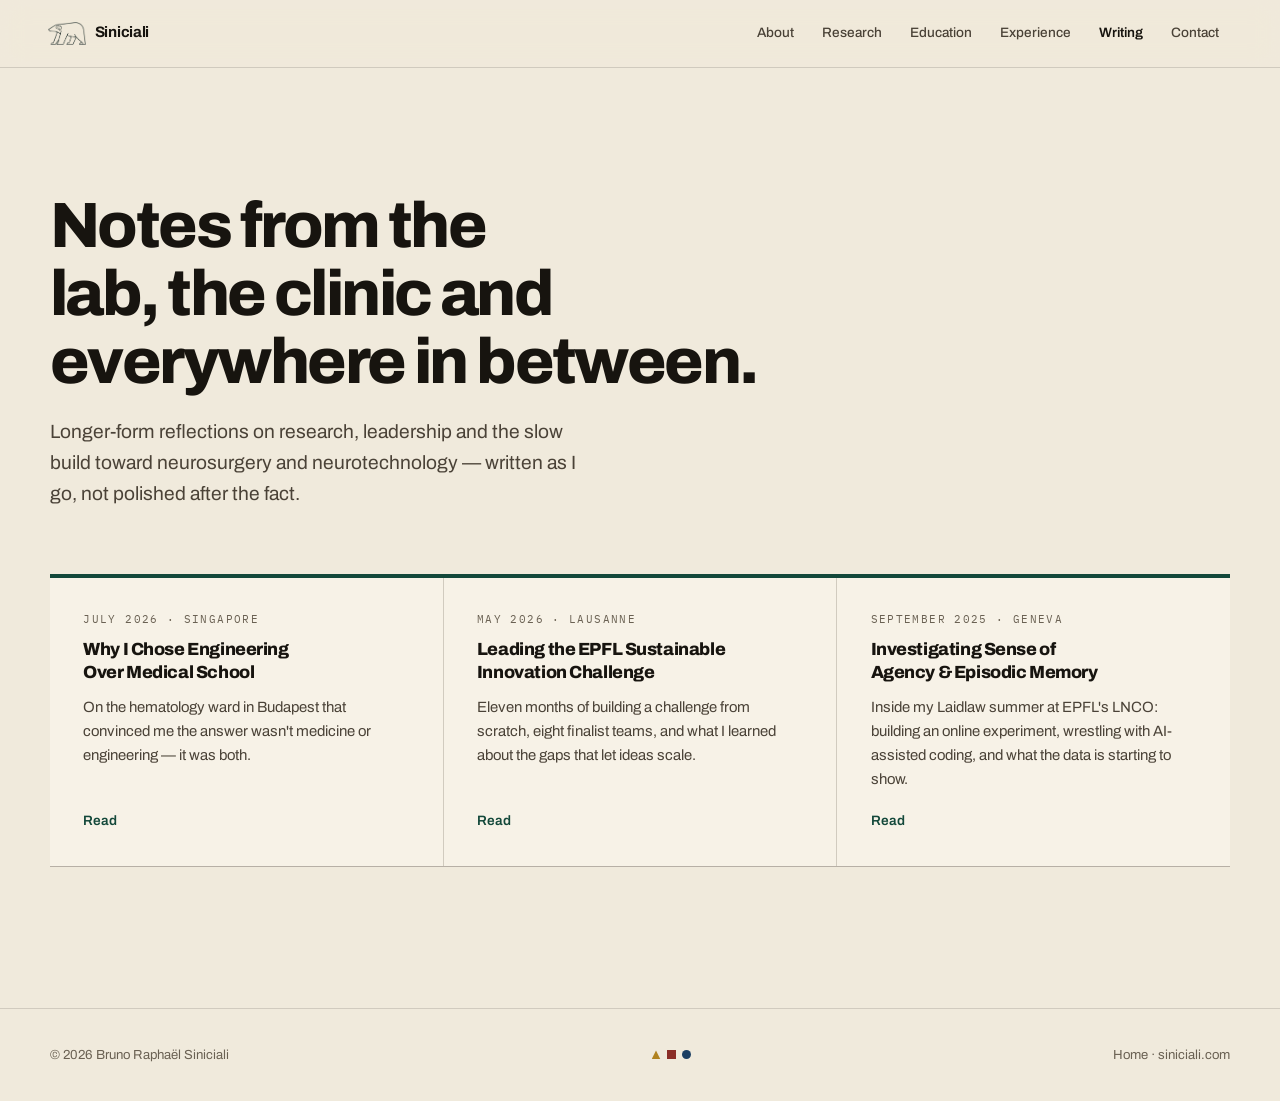
==== commit 35a4d32f: "feat/family design and origins" ====
--- a/blog.html
+++ b/blog.html
@@ -3,7 +3,7 @@
   <head>
     <meta charset="UTF-8" />
     <meta name="viewport" content="width=device-width, initial-scale=1.0" />
-    <title>Blog — Bruno Raphaël Siniciali</title>
+    <title>Writing — Bruno Raphaël Siniciali</title>
     <meta
       name="description"
       content="Notes from Bruno Raphaël Siniciali on neuroscience research, rehabilitation robotics and leadership — from EPFL's LNCO to Roceso Technologies in Singapore."
@@ -12,67 +12,16 @@
     <link rel="preconnect" href="https://fonts.googleapis.com" />
     <link rel="preconnect" href="https://fonts.gstatic.com" crossorigin />
     <link
-      href="https://fonts.googleapis.com/css2?family=IBM+Plex+Mono:wght@400;500;600&family=IBM+Plex+Sans:ital,wght@0,400;0,500;0,600;1,400&family=Unbounded:wght@600;700;800;900&display=swap"
+      href="https://fonts.googleapis.com/css2?family=Archivo:wght@400;500;600;700;800;900&family=IBM+Plex+Mono:wght@400;500&display=swap"
       rel="stylesheet"
     />
     <link rel="stylesheet" href="assets/style.css" />
-    <style>
-      .nav-toggle {
-        display: none;
-        background: none;
-        border: 2px solid var(--ink);
-        color: var(--ink);
-        font-family: "IBM Plex Mono", monospace;
-        font-size: 0.9rem;
-        padding: 0.4rem 0.7rem;
-        cursor: pointer;
-      }
-      @media (max-width: 880px) {
-        .nav-toggle {
-          display: block;
-        }
-        .site-nav ul {
-          display: none;
-          position: absolute;
-          top: 100%;
-          left: 0;
-          right: 0;
-          flex-direction: column;
-          gap: 0;
-          background: var(--beige-light);
-          border-bottom: 3px solid var(--ink);
-          padding: 0.5rem 4vw 1rem;
-        }
-        .site-nav ul.open {
-          display: flex;
-        }
-        .site-nav ul a {
-          display: block;
-          padding: 0.85rem 0;
-          border-bottom: 1px solid var(--line);
-        }
-      }
-      .blog-hero {
-        padding: 8.5rem 4vw 2rem;
-      }
-      .blog-hero h1 {
-        font-weight: 800;
-        text-transform: uppercase;
-        font-size: clamp(1.9rem, 4.6vw, 3.2rem);
-        line-height: 1.05;
-      }
-      .blog-hero p {
-        margin-top: 1rem;
-        max-width: 44rem;
-        font-size: 1.05rem;
-      }
-    </style>
   </head>
   <body>
     <nav class="site-nav">
       <a class="nav-mark" href="index.html">
         <img class="nav-bear" src="assets/bear-logo.png" alt="" />
-        SINICIALI</a
+        Siniciali</a
       >
       <button
         class="nav-toggle"
@@ -88,61 +37,69 @@
         <li><a href="index.html#research">Research</a></li>
         <li><a href="index.html#education">Education</a></li>
         <li><a href="index.html#experience">Experience</a></li>
-        <li><a href="blog.html" class="current">Blog</a></li>
+        <li><a href="blog.html" class="current">Writing</a></li>
         <li><a href="index.html#contact">Contact</a></li>
       </ul>
     </nav>
 
-    <header class="blog-hero">
-      <p class="eyebrow">Writing</p>
-      <h1>Notes from the lab, the clinic and everywhere in between</h1>
-      <p>
-        Longer-form reflections on research, leadership and the slow build
-        toward neurosurgery and neurotechnology — written as I go, not
-        polished after the fact.
-      </p>
+    <header class="page-head">
+      <div class="container">
+        <span class="sec-bar rise d1"></span>
+        <h1 class="rise d2">
+          Notes from the lab, the clinic and everywhere in between.
+        </h1>
+        <p class="lead rise d3">
+          Longer-form reflections on research, leadership and the slow build
+          toward neurosurgery and neurotechnology — written as I go, not
+          polished after the fact.
+        </p>
+      </div>
     </header>
 
-    <section style="padding-top: 1rem">
-      <div class="blog-grid light reveal">
-        <a class="blog-card" href="blog/choosing-life-sciences-engineering.html">
-          <span class="blog-date">July 2026 · Singapore</span>
-          <h3>Why I Chose Engineering Over Medical School</h3>
-          <p>
-            On the hematology ward in Budapest that convinced me the answer
-            wasn't medicine or engineering — it was both.
-          </p>
-          <span class="blog-more">Read more →</span>
-        </a>
-        <a class="blog-card" href="blog/sustainable-innovation-challenge-2026.html">
-          <span class="blog-date">May 2026 · Lausanne</span>
-          <h3>Leading the EPFL Sustainable Innovation Challenge 2026</h3>
-          <p>
-            Eleven months of building a challenge from scratch, eight
-            finalist teams, and what I learned about identifying the gaps
-            that let ideas scale.
-          </p>
-          <span class="blog-more">Read more →</span>
-        </a>
-        <a class="blog-card" href="blog/sense-of-agency-episodic-memory.html">
-          <span class="blog-date">September 2025 · Geneva</span>
-          <h3>Investigating Sense of Agency & Episodic Memory</h3>
-          <p>
-            Inside my Laidlaw summer at EPFL's LNCO: building an online
-            experiment, wrestling with AI-assisted coding, and what the data
-            is starting to show.
-          </p>
-          <span class="blog-more">Read more →</span>
-        </a>
+    <section class="section" style="padding-top: 0">
+      <div class="container">
+        <div class="writing-grid reveal">
+          <a class="post-card" href="blog/choosing-life-sciences-engineering.html">
+            <span class="when">July 2026 · Singapore</span>
+            <h3>Why I Chose Engineering Over Medical School</h3>
+            <p>
+              On the hematology ward in Budapest that convinced me the answer
+              wasn't medicine or engineering — it was both.
+            </p>
+            <span class="more">Read</span>
+          </a>
+          <a class="post-card" href="blog/sustainable-innovation-challenge-2026.html">
+            <span class="when">May 2026 · Lausanne</span>
+            <h3>Leading the EPFL Sustainable Innovation Challenge</h3>
+            <p>
+              Eleven months of building a challenge from scratch, eight
+              finalist teams, and what I learned about the gaps that let ideas
+              scale.
+            </p>
+            <span class="more">Read</span>
+          </a>
+          <a class="post-card" href="blog/sense-of-agency-episodic-memory.html">
+            <span class="when">September 2025 · Geneva</span>
+            <h3>Investigating Sense of Agency &amp; Episodic Memory</h3>
+            <p>
+              Inside my Laidlaw summer at EPFL's LNCO: building an online
+              experiment, wrestling with AI-assisted coding, and what the data
+              is starting to show.
+            </p>
+            <span class="more">Read</span>
+          </a>
+        </div>
       </div>
     </section>
 
     <footer>
-      <span>© 2026 Bruno Raphaël Siniciali</span>
-      <span class="geo" aria-hidden="true"
-        ><span></span><span></span><span></span
-      ></span>
-      <span><a href="index.html">Home</a> · siniciali.com</span>
+      <div class="container">
+        <span>© 2026 Bruno Raphaël Siniciali</span>
+        <span class="geo" aria-hidden="true"
+          ><span></span><span></span><span></span
+        ></span>
+        <span><a href="index.html">Home</a> · siniciali.com</span>
+      </div>
     </footer>
 
     <script src="assets/site.js"></script>
--- a/assets/style.css
+++ b/assets/style.css
@@ -1,930 +1,973 @@
-/* ============================================================
-   Design system
-   Colour and form borrowed from the Bauhaus Vorkurs — Itten and
-   Kandinsky's mapping of shape to colour — and from the constructivist
-   clarity of Kassák Lajos, Farkas Molnár and Marcel Breuer.
-   Yellow triangle = Research (the spark). Red square = Education
-   (the foundation). Blue circle = Experience (the practice).
-   Green is the ground everything grows from; beige is the paper
-   it's written on.
-   ============================================================ */
+/* =========================================================
+   Bruno Raphaël Siniciali — visual system
+   Bauhaus colour/shape grammar · Hungarian constructivism ·
+   Italian rationalism · weather-chart linework
+   ========================================================= */
+
 :root {
-  --ink: #18130e;
-  --beige: #ece2cc;
-  --beige-light: #f5eedd;
-  --beige-deep: #dccca6;
-  --camel: #96723f;
-  --green: #1c4a34;
-  --green-deep: #10281b;
-  --green-soft: #3d6b52;
-  --red: #832a2a;
-  --red-deep: #501717;
-  --red-soft: #a8514f;
-  --blue: #1f4770;
-  --blue-deep: #142c46;
-  --blue-soft: #4d729c;
-  --yellow: #bd8b12;
-  --yellow-deep: #6e4f09;
-  --yellow-soft: #d9ab3c;
-  --line: #c7b48a;
-  --grid: 1.4rem;
+  --paper: #f0eadc;
+  --paper-2: #f7f2e7;
+  --paper-3: #e3d9c4;
+
+  --ink: #17140f;
+  --ink-2: #4a4237;
+  --ink-3: #6a6153;
+
+  --hair: rgba(23, 20, 15, 0.14);
+  --hair-2: rgba(23, 20, 15, 0.28);
+
+  --green: #13483a;
+  --green-2: #0b2c23;
+  --red: #8b2e27;
+  --red-2: #5e1d18;
+  --blue: #1b3f63;
+  --blue-2: #11293f;
+  --gold: #b0821f;
+  --gold-ink: #7a5910;
+
+  --accent: var(--green);
+  --accent-ink: var(--green);
+
+  --sans: "Archivo", -apple-system, BlinkMacSystemFont, "Segoe UI", Helvetica,
+    Arial, sans-serif;
+  --mono: "IBM Plex Mono", ui-monospace, SFMono-Regular, Menlo, monospace;
+
+  --pad-y: clamp(5rem, 11vw, 9.5rem);
+}
+
+*,
+*::before,
+*::after {
+  box-sizing: border-box;
 }
 * {
   margin: 0;
   padding: 0;
-  box-sizing: border-box;
 }
 html {
   scroll-behavior: smooth;
+  -webkit-text-size-adjust: 100%;
 }
 body {
-  background: var(--beige);
-  color: var(--ink);
-  font-family: "IBM Plex Sans", sans-serif;
-  font-weight: 400;
-  line-height: 1.65;
+  background: var(--paper);
+  color: var(--ink);
+  font-family: var(--sans);
+  font-size: 1.0625rem;
+  line-height: 1.7;
   -webkit-font-smoothing: antialiased;
+  text-rendering: optimizeLegibility;
+  overflow-x: hidden;
+}
+img {
+  max-width: 100%;
+  display: block;
+}
+a {
+  color: inherit;
+}
+:focus-visible {
+  outline: 2px solid var(--accent);
+  outline-offset: 3px;
+}
+.container {
+  width: min(1180px, 100% - clamp(2rem, 8vw, 6rem));
+  margin-inline: auto;
+}
+
+/* ---------- type primitives ---------- */
+.sec-bar {
+  width: 68px;
+  height: 5px;
+  background: var(--accent);
+}
+.eyebrow {
+  font-family: var(--mono);
+  font-size: 0.7rem;
+  font-weight: 500;
+  letter-spacing: 0.16em;
+  text-transform: uppercase;
+  color: var(--accent-ink);
+  display: inline-flex;
+  align-items: center;
+  gap: 0.6rem;
+}
+.origins {
+  flex-wrap: wrap;
+  gap: 0.35rem 1.5rem;
+  color: var(--ink-3);
+}
+.origins span {
+  display: inline-flex;
+  align-items: center;
+  gap: 0.5rem;
+}
+.origins span::before {
+  content: "";
+  width: 7px;
+  height: 7px;
+  flex: none;
+  background: var(--gold);
+}
+.origins span:last-child::before {
+  background: var(--green);
+  border-radius: 50%;
+}
+.glyph {
+  width: 9px;
+  height: 9px;
+  background: var(--accent);
+  flex: none;
+}
+.glyph-circle {
+  border-radius: 50%;
+}
+.glyph-tri {
+  clip-path: polygon(50% 0, 100% 100%, 0 100%);
 }
 h1,
 h2,
 h3,
-.display {
-  font-family: "Unbounded", sans-serif;
-}
-.mono,
-.eyebrow,
-.label {
-  font-family: "IBM Plex Mono", monospace;
-}
-a {
-  color: inherit;
-}
-strong {
-  font-weight: 600;
-}
-
-/* ---------- NAV ---------- */
+h4 {
+  font-weight: 800;
+  letter-spacing: -0.03em;
+  line-height: 1.06;
+  text-wrap: balance;
+}
+h2 {
+  font-size: clamp(1.9rem, 4vw, 3rem);
+}
+.lead {
+  font-size: clamp(1.08rem, 1.5vw, 1.28rem);
+  line-height: 1.62;
+  color: var(--ink-2);
+  max-width: 40ch;
+}
+.prose p {
+  color: var(--ink-2);
+  max-width: 66ch;
+}
+.prose p + p {
+  margin-top: 1.15rem;
+}
+
+/* ---------- nav ---------- */
 .site-nav {
   position: fixed;
-  top: 0;
-  left: 0;
-  right: 0;
+  inset: 0 0 auto 0;
   z-index: 100;
   display: flex;
+  align-items: center;
   justify-content: space-between;
-  align-items: center;
-  padding: 1rem 4vw;
-  background: color-mix(in srgb, var(--beige) 90%, transparent);
-  backdrop-filter: blur(8px);
-  border-bottom: 3px solid var(--ink);
+  gap: 1rem;
+  padding: 0.85rem clamp(1rem, 4vw, 3rem);
+  background: color-mix(in srgb, var(--paper) 82%, transparent);
+  backdrop-filter: saturate(180%) blur(14px);
+  -webkit-backdrop-filter: saturate(180%) blur(14px);
+  border-bottom: 1px solid var(--hair);
 }
 .nav-mark {
   display: flex;
   align-items: center;
-  gap: 0.65rem;
-  font-family: "Unbounded", sans-serif;
+  gap: 0.55rem;
   font-weight: 700;
-  letter-spacing: 0.02em;
-  font-size: 0.92rem;
-  color: var(--ink);
+  font-size: 0.95rem;
+  letter-spacing: -0.02em;
   text-decoration: none;
+  color: var(--ink);
 }
 .nav-bear {
-  width: 42px;
-  height: auto;
-  display: block;
+  width: 38px;
 }
 .site-nav ul {
   display: flex;
-  gap: 0;
+  align-items: center;
+  gap: 0.15rem;
   list-style: none;
+}
+.site-nav ul a {
+  display: block;
+  padding: 0.45rem 0.8rem;
+  font-size: 0.85rem;
+  font-weight: 500;
+  color: var(--ink-2);
+  text-decoration: none;
+  border-bottom: 2px solid transparent;
+  transition: color 0.18s ease, border-color 0.18s ease;
+}
+.site-nav ul a:hover {
+  color: var(--ink);
+}
+.site-nav ul a.current {
+  color: var(--ink);
+  font-weight: 600;
+}
+.site-nav ul a[href*="research"]:hover {
+  border-color: var(--gold);
+}
+.site-nav ul a[href*="education"]:hover {
+  border-color: var(--red);
+}
+.site-nav ul a[href*="experience"]:hover {
+  border-color: var(--blue);
+}
+.site-nav ul a[href*="about"]:hover,
+.site-nav ul a[href*="contact"]:hover,
+.site-nav ul a[href*="blog"]:hover {
+  border-color: var(--green);
+}
+.nav-toggle {
+  display: none;
+}
+
+/* ---------- buttons ---------- */
+.btn {
+  display: inline-flex;
+  align-items: center;
+  gap: 0.5rem;
+  padding: 0.78rem 1.4rem;
+  font-family: var(--sans);
+  font-size: 0.9rem;
+  font-weight: 600;
+  letter-spacing: -0.01em;
+  text-decoration: none;
+  border: 1px solid var(--ink);
+  background: transparent;
+  color: var(--ink);
+  cursor: pointer;
+  transition: background 0.18s ease, color 0.18s ease, transform 0.18s ease;
+}
+.btn-solid {
+  background: var(--ink);
+  color: var(--paper-2);
+}
+.btn-solid:hover {
+  background: var(--green-2);
+  border-color: var(--green-2);
+}
+.btn-line:hover {
+  background: rgba(23, 20, 15, 0.06);
+}
+.btn:hover {
+  transform: translateY(-1px);
+}
+
+/* ---------- isobar backdrop (weather-chart linework) ---------- */
+.isobars {
+  position: absolute;
+  inset: 0;
+  width: 100%;
+  height: 100%;
+  pointer-events: none;
+  color: var(--ink);
+  opacity: 0.075;
+}
+
+/* ---------- hero ---------- */
+.hero {
+  position: relative;
+  overflow: hidden;
+  padding: clamp(8rem, 16vw, 12rem) 0 0;
+}
+.hero > .container {
+  position: relative;
+}
+.hero-inner {
+  display: grid;
+  grid-template-columns: 1.15fr 0.85fr;
+  align-items: center;
+  gap: clamp(2rem, 6vw, 5rem);
+}
+.hero-name {
+  font-size: clamp(2.9rem, 8.6vw, 6.6rem);
+  line-height: 0.94;
+  letter-spacing: -0.045em;
+  margin-top: 1.1rem;
+}
+.hero-tag {
+  margin-top: 1.1rem;
+  font-size: clamp(1.15rem, 2.2vw, 1.7rem);
+  font-weight: 500;
+  letter-spacing: -0.02em;
+  color: var(--ink-2);
+}
+.hero-tag span {
+  color: var(--gold-ink);
+  font-weight: 700;
+}
+.hero .lead {
+  margin-top: 1.6rem;
+}
+.actions {
+  display: flex;
   flex-wrap: wrap;
-  justify-content: flex-end;
-}
-.site-nav ul a {
-  font-family: "IBM Plex Mono", monospace;
-  font-size: 0.72rem;
-  font-weight: 500;
-  letter-spacing: 0.08em;
-  text-transform: uppercase;
-  color: var(--ink);
-  text-decoration: none;
-  padding: 0.4rem 0.85rem;
-  border-bottom: 3px solid transparent;
-  transition: border-color 0.15s;
-  white-space: nowrap;
-}
-.site-nav ul a:hover,
-.site-nav ul a:focus-visible {
-  border-color: var(--green);
-}
-.site-nav ul a.current {
-  border-color: var(--ink);
-}
-.site-nav ul a[href*="research"] {
-  --nav-accent: var(--yellow);
-}
-.site-nav ul a[href*="education"] {
-  --nav-accent: var(--red);
-}
-.site-nav ul a[href*="experience"] {
-  --nav-accent: var(--blue);
-}
-.site-nav ul a[href*="research"]:hover,
-.site-nav ul a[href*="education"]:hover,
-.site-nav ul a[href*="experience"]:hover {
-  border-color: var(--nav-accent);
-}
-@media (max-width: 880px) {
-  .site-nav ul {
-    display: none;
-  }
-}
-
-/* ---------- MASTHEAD ---------- */
-.masthead {
-  padding: 7.5rem 4vw 3rem;
-  display: grid;
-  gap: 2.4rem;
-}
-.eyebrow {
-  font-size: 0.72rem;
-  font-weight: 500;
+  gap: 0.7rem;
+  margin-top: 2.2rem;
+}
+.hero-art {
+  position: relative;
+  display: grid;
+  place-items: center;
+  aspect-ratio: 1;
+}
+.hero-art img {
+  position: relative;
+  width: 92%;
+}
+.hero-disc {
+  position: absolute;
+  width: 70%;
+  aspect-ratio: 1;
+  border-radius: 50%;
+  background: var(--paper-3);
+  top: 5%;
+  left: 3%;
+}
+.spectrum {
+  display: flex;
+  height: 7px;
+  margin-top: clamp(3.5rem, 8vw, 6rem);
+}
+.spectrum span:nth-child(1) {
+  flex: 3;
+  background: var(--gold);
+}
+.spectrum span:nth-child(2) {
+  flex: 4;
+  background: var(--red);
+}
+.spectrum span:nth-child(3) {
+  flex: 2;
+  background: var(--blue);
+}
+.spectrum span:nth-child(4) {
+  flex: 5;
+  background: var(--green);
+}
+
+/* ---------- section scaffold ---------- */
+.section {
+  padding: var(--pad-y) 0;
+}
+.sec-head {
+  display: grid;
+  gap: 0.9rem;
+  margin-bottom: clamp(2.5rem, 5vw, 3.8rem);
+  max-width: 46rem;
+}
+.sec-head .eyebrow,
+.sec-head .sec-bar {
+  justify-self: start;
+}
+
+/* ---------- about ---------- */
+.about-grid {
+  display: grid;
+  grid-template-columns: 1.35fr 0.65fr;
+  gap: clamp(2rem, 5vw, 4.5rem);
+  align-items: start;
+}
+.spec {
+  border-top: 2px solid var(--green);
+}
+.spec div {
+  display: grid;
+  gap: 0.15rem;
+  padding: 0.85rem 0;
+  border-bottom: 1px solid var(--hair);
+}
+.spec dt {
+  font-family: var(--mono);
+  font-size: 0.66rem;
   letter-spacing: 0.14em;
   text-transform: uppercase;
-  color: var(--green);
+  color: var(--ink-3);
+}
+.spec dd {
+  font-size: 0.95rem;
+  font-weight: 500;
+}
+
+/* ---------- research ---------- */
+.research {
+  --accent: var(--gold);
+  --accent-ink: var(--gold-ink);
+}
+.work-grid {
+  display: grid;
+  grid-template-columns: repeat(auto-fit, minmax(300px, 1fr));
+  gap: 1px;
+  background: var(--hair);
+  border-top: 4px solid var(--gold);
+  border-bottom: 1px solid var(--hair);
+}
+.card {
+  background: var(--paper);
+  padding: clamp(1.6rem, 2.6vw, 2.3rem);
   display: flex;
-  align-items: center;
-  gap: 0.7rem;
-}
-.eyebrow::before {
-  content: "";
-  width: 2rem;
-  height: 2px;
-  background: var(--green);
-  flex: none;
-}
-.masthead-name {
-  font-size: clamp(2.6rem, 10vw, 8.4rem);
-  font-weight: 800;
-  line-height: 1.08;
-  letter-spacing: -0.01em;
-  text-transform: uppercase;
-  color: var(--ink);
+  flex-direction: column;
+  gap: 0.75rem;
+  transition: background 0.22s ease;
+}
+.card:hover {
+  background: var(--paper-2);
+}
+.card h3 {
+  font-size: 1.18rem;
+  letter-spacing: -0.025em;
+  line-height: 1.24;
+}
+.card p {
+  font-size: 0.95rem;
+  line-height: 1.65;
+  color: var(--ink-2);
+}
+.card-link {
+  margin-top: auto;
+  padding-top: 0.5rem;
+  align-self: start;
+  font-size: 0.85rem;
+  font-weight: 600;
+  color: var(--accent-ink);
+  text-decoration: none;
+  border-bottom: 1px solid currentColor;
+  transition: opacity 0.18s ease;
+}
+.card-link:hover {
+  opacity: 0.65;
+}
+
+/* ---------- statement ---------- */
+.statement {
+  background: var(--green-2);
+  color: var(--paper-2);
+  padding: clamp(5.5rem, 12vw, 9rem) 0;
+}
+.statement blockquote {
+  font-size: clamp(1.5rem, 3.6vw, 2.9rem);
+  font-weight: 700;
+  letter-spacing: -0.035em;
+  line-height: 1.16;
+  max-width: 22ch;
   text-wrap: balance;
-  margin-top: 0.3rem;
-}
-.masthead-name .thin {
+}
+.statement cite {
   display: block;
-  font-family: "IBM Plex Mono", monospace;
-  font-weight: 500;
-  font-size: clamp(0.95rem, 2.2vw, 1.3rem);
-  letter-spacing: 0.06em;
-  text-transform: none;
-  color: var(--green);
-  margin-top: 0.9rem;
-}
-.masthead-grid {
-  display: grid;
-  grid-template-columns: 1.15fr 0.85fr;
-  gap: 3rem;
-  align-items: end;
-}
-.masthead-sub {
-  max-width: 34rem;
-  font-size: 1.08rem;
-  font-weight: 400;
-}
-.masthead-quote {
   margin-top: 1.6rem;
-  padding-left: 1.1rem;
-  border-left: 3px solid var(--ink);
-  font-style: italic;
-  font-size: 1.02rem;
-  max-width: 32rem;
-  color: var(--ink);
-}
-.masthead-quote cite {
-  display: block;
-  margin-top: 0.5rem;
-  font-family: "IBM Plex Mono", monospace;
+  font-family: var(--mono);
   font-style: normal;
-  font-size: 0.7rem;
-  letter-spacing: 0.08em;
-  text-transform: uppercase;
-  color: var(--green-soft);
-}
-.masthead-cta {
-  margin-top: 2rem;
-  display: flex;
-  gap: 0.9rem;
-  flex-wrap: wrap;
-}
-.btn {
-  font-family: "IBM Plex Mono", monospace;
-  font-weight: 600;
-  font-size: 0.76rem;
-  letter-spacing: 0.1em;
-  text-transform: uppercase;
-  text-decoration: none;
-  padding: 0.9rem 1.6rem;
-  border: 2px solid var(--ink);
-  display: inline-block;
-  cursor: pointer;
-  transition:
-    transform 0.12s,
-    background 0.15s,
-    color 0.15s,
-    box-shadow 0.12s;
-  box-shadow: 4px 4px 0 var(--ink);
-}
-.btn-solid {
-  background: var(--ink);
-  color: var(--beige-light);
-}
-.btn-solid:hover {
-  transform: translate(-2px, -2px);
-  box-shadow: 6px 6px 0 var(--ink);
-}
-.btn-line {
-  background: var(--beige);
-  color: var(--ink);
-}
-.btn-line:hover {
-  transform: translate(-2px, -2px);
-  box-shadow: 6px 6px 0 var(--ink);
-}
-@media (prefers-reduced-motion: reduce) {
-  .btn:hover {
-    transform: none;
-  }
-}
-
-/* Poster panel: the shape legend */
-.legend {
-  border: 3px solid var(--ink);
-  background: var(--beige-light);
-  padding: 1.6rem;
-  display: grid;
-  gap: 1.1rem;
-}
-.legend-item {
-  display: grid;
-  grid-template-columns: 44px 1fr;
-  gap: 1rem;
-  align-items: center;
-  text-decoration: none;
-  color: inherit;
-  padding: 0.4rem;
-  transition: background 0.15s;
-}
-.legend-item:hover,
-.legend-item:focus-visible {
-  background: var(--beige);
-}
-.legend-shape {
-  width: 44px;
-  height: 44px;
-  flex: none;
-}
-.legend-text .legend-label {
-  font-family: "IBM Plex Mono", monospace;
-  font-size: 0.68rem;
-  letter-spacing: 0.1em;
-  text-transform: uppercase;
-}
-.legend-text h4 {
-  font-family: "Unbounded", sans-serif;
-  font-size: 0.98rem;
-  font-weight: 700;
-  margin-top: 0.15rem;
-}
-.legend-item[data-c="yellow"] .legend-label {
-  color: var(--yellow-deep);
-}
-.legend-item[data-c="red"] .legend-label {
-  color: var(--red);
-}
-.legend-item[data-c="blue"] .legend-label {
-  color: var(--blue);
-}
-@media (max-width: 880px) {
-  .masthead-grid {
-    grid-template-columns: 1fr;
-  }
-}
-
-/* ---------- SECTION SCAFFOLD ---------- */
-section {
-  padding: 5.5rem 4vw;
-  position: relative;
-}
-.sec-head {
-  display: flex;
-  align-items: baseline;
-  gap: 1.2rem;
-  margin-bottom: 3rem;
-  flex-wrap: wrap;
-}
-.sec-index {
-  font-family: "IBM Plex Mono", monospace;
-  font-size: 0.78rem;
-  font-weight: 500;
-  color: var(--green-soft);
-  letter-spacing: 0.06em;
-}
-h2 {
-  font-size: clamp(1.5rem, 3vw, 2.3rem);
-  font-weight: 700;
-  letter-spacing: -0.005em;
-  color: var(--ink);
-  text-transform: uppercase;
-}
-.sec-rule {
-  flex: 1;
-  height: 3px;
-  background: var(--ink);
-  min-width: 40px;
-}
-.sec-kicker {
-  font-size: 0.95rem;
-  color: var(--green-soft);
-  max-width: 62ch;
-  margin: -2rem 0 2.4rem;
-  font-style: italic;
-}
-
-/* ---------- CHAPTER DIVIDERS ---------- */
-.chapter {
-  padding: 4.5rem 4vw;
-  display: grid;
-  gap: 0.6rem;
-  border-top: 3px solid var(--ink);
-  border-bottom: 3px solid var(--ink);
-}
-.chapter-yellow {
-  background: var(--yellow);
-  color: var(--yellow-deep);
-}
-.chapter-red {
-  background: var(--red);
-  color: #f2d9d3;
-}
-.chapter-blue {
-  background: var(--blue);
-  color: #d3e1ef;
-}
-.chapter .eyebrow {
-  color: inherit;
-  opacity: 0.85;
-}
-.chapter .eyebrow::before {
-  background: currentColor;
-}
-.chapter h3 {
-  font-family: "Unbounded", sans-serif;
-  font-size: clamp(2rem, 6vw, 4.2rem);
-  font-weight: 800;
-  text-transform: uppercase;
-  line-height: 0.98;
-  color: inherit;
-}
-.chapter-yellow h3 {
-  color: var(--ink);
-}
-.chapter p {
-  max-width: 46rem;
-  font-size: 1.02rem;
-  font-weight: 400;
-}
-.chapter-yellow p {
-  color: var(--yellow-deep);
-}
-
-/* ---------- ABOUT ---------- */
-#about {
-  background: var(--beige);
-}
-.about-grid {
-  display: grid;
-  grid-template-columns: 1.3fr 0.7fr;
-  gap: 4rem;
-  align-items: start;
-}
-.about-grid p {
-  margin-bottom: 1.2rem;
-  max-width: 62ch;
-}
-.about-grid p:last-child {
-  margin-bottom: 0;
-}
-.fact-card {
-  background: var(--beige-light);
-  border: 3px solid var(--ink);
-  padding: 2rem;
-}
-.fact-card h3 {
-  font-family: "IBM Plex Mono", monospace;
   font-size: 0.72rem;
-  font-weight: 600;
   letter-spacing: 0.14em;
   text-transform: uppercase;
-  color: var(--green);
-  margin-bottom: 1.2rem;
-}
-.fact-card ul {
-  list-style: none;
-}
-.fact-card li {
-  padding: 0.65rem 0;
-  border-bottom: 1px solid var(--line);
-  font-size: 0.94rem;
-  display: flex;
-  gap: 0.7rem;
-  align-items: baseline;
-}
-.fact-card li:last-child {
-  border-bottom: none;
-}
-.fact-card li::before {
-  content: "";
-  width: 8px;
-  height: 8px;
-  background: var(--green);
-  flex: none;
-  transform: translateY(-1px);
-}
-@media (max-width: 880px) {
-  .about-grid {
-    grid-template-columns: 1fr;
-    gap: 2.5rem;
-  }
-}
-
-/* ---------- RESEARCH / PROJECTS (yellow chapter) ---------- */
-#research {
-  background: var(--beige);
-}
-.proj-grid {
-  display: grid;
-  grid-template-columns: repeat(auto-fit, minmax(290px, 1fr));
-  gap: 3px;
-  background: var(--ink);
-  border: 3px solid var(--ink);
-}
-.proj {
-  background: var(--beige-light);
-  padding: 2.2rem 2rem;
-  display: flex;
-  flex-direction: column;
-  gap: 0.9rem;
-  transition: background 0.2s;
-}
-.proj:hover {
-  background: var(--beige);
-}
-.proj-tag {
-  font-family: "IBM Plex Mono", monospace;
+  color: #97b3a4;
+}
+
+/* ---------- education ---------- */
+.education {
+  --accent: var(--red);
+  --accent-ink: var(--red);
+  background: var(--paper-2);
+}
+.edu-grid {
+  display: grid;
+  grid-template-columns: repeat(auto-fit, minmax(250px, 1fr));
+  gap: clamp(1.5rem, 3vw, 2.6rem);
+}
+.edu {
+  display: grid;
+  gap: 0.5rem;
+  align-content: start;
+  padding-top: 1.1rem;
+  border-top: 4px solid var(--red);
+}
+.edu .when {
+  font-family: var(--mono);
   font-size: 0.68rem;
-  font-weight: 600;
-  letter-spacing: 0.1em;
-  text-transform: uppercase;
-  color: var(--yellow-deep);
-}
-.proj h3 {
-  font-family: "Unbounded", sans-serif;
-  font-size: 1.1rem;
-  font-weight: 700;
-  color: var(--ink);
-  line-height: 1.28;
-  text-transform: none;
-}
-.proj p {
-  font-size: 0.94rem;
-}
-.proj-shape {
-  width: 22px;
-  height: 22px;
-  margin-bottom: 0.2rem;
-}
-.proj-link {
-  margin-top: auto;
-  font-family: "IBM Plex Mono", monospace;
-  font-size: 0.72rem;
-  font-weight: 600;
-  letter-spacing: 0.08em;
-  text-transform: uppercase;
-  color: var(--yellow-deep);
-  text-decoration: none;
-  border-bottom: 2px solid var(--yellow-deep);
-  padding-bottom: 2px;
-  align-self: flex-start;
-  transition: opacity 0.15s;
-}
-.proj-link:hover,
-.proj-link:focus-visible {
-  opacity: 0.7;
-}
-
-/* ---------- EDUCATION (red chapter) ---------- */
-#education {
-  background: var(--beige);
-}
-.edu-grid {
-  display: grid;
-  grid-template-columns: repeat(auto-fit, minmax(270px, 1fr));
-  gap: 3px;
-  background: var(--ink);
-  border: 3px solid var(--ink);
-}
-.edu {
-  padding: 2rem;
-  background: var(--beige-light);
-}
-.edu .t-date {
-  font-family: "IBM Plex Mono", monospace;
-  font-size: 0.72rem;
-  font-weight: 600;
-  letter-spacing: 0.08em;
+  letter-spacing: 0.12em;
   color: var(--red);
 }
 .edu h3 {
-  font-family: "Unbounded", sans-serif;
   font-size: 1.05rem;
-  font-weight: 700;
-  color: var(--ink);
-  margin: 0.5rem 0 0.5rem;
-  text-transform: none;
+  letter-spacing: -0.02em;
+  line-height: 1.3;
 }
 .edu p {
   font-size: 0.92rem;
-}
-
-/* ---------- EXPERIENCE TIMELINE (blue chapter) ---------- */
-#experience {
-  background: var(--blue-deep);
-  color: var(--beige-light);
-}
-#experience h2 {
-  color: var(--beige-light);
-}
-#experience .sec-rule {
-  background: var(--blue-soft);
-}
-#experience .sec-index,
-#experience .sec-kicker {
-  color: var(--blue-soft);
+  line-height: 1.62;
+  color: var(--ink-2);
+}
+
+/* ---------- experience (deep blue ground) ---------- */
+.experience {
+  --accent: #7fa3c7;
+  --accent-ink: #9db8d2;
+  background: var(--blue-2);
+  color: var(--paper-2);
 }
 .timeline {
-  position: relative;
-  margin-left: 12px;
-}
-.timeline::before {
-  content: "";
-  position: absolute;
-  left: 0;
-  top: 8px;
-  bottom: 8px;
-  width: 3px;
-  background: var(--blue-soft);
+  display: grid;
+  gap: clamp(2.2rem, 4vw, 3.2rem);
+  border-left: 1px solid rgba(247, 242, 231, 0.22);
+  padding-left: clamp(1.4rem, 3vw, 2.6rem);
 }
 .t-item {
   position: relative;
-  padding: 0 0 2.6rem 2.4rem;
-}
-.t-item:last-child {
-  padding-bottom: 0;
+  display: grid;
+  gap: 0.4rem;
 }
 .t-item::before {
   content: "";
   position: absolute;
-  left: -9px;
-  top: 6px;
-  width: 18px;
-  height: 18px;
+  left: calc(-1 * clamp(1.4rem, 3vw, 2.6rem) - 5px);
+  top: 0.6rem;
+  width: 10px;
+  height: 10px;
   border-radius: 50%;
-  background: var(--blue);
-  border: 3px solid var(--beige-light);
-}
-.t-date {
-  font-family: "IBM Plex Mono", monospace;
-  font-size: 0.74rem;
-  font-weight: 600;
-  letter-spacing: 0.08em;
+  background: #7fa3c7;
+}
+.t-item .when {
+  font-family: var(--mono);
+  font-size: 0.68rem;
+  letter-spacing: 0.12em;
   text-transform: uppercase;
-  color: var(--blue-soft);
+  color: #9db8d2;
 }
 .t-item h3 {
-  font-family: "Unbounded", sans-serif;
-  font-size: 1.1rem;
-  font-weight: 700;
-  margin: 0.4rem 0 0.2rem;
-  color: var(--beige-light);
-  text-transform: none;
+  font-size: 1.12rem;
+  letter-spacing: -0.022em;
+  line-height: 1.3;
 }
 .t-org {
   font-size: 0.9rem;
-  font-style: italic;
-  color: #a9c2da;
-  margin-bottom: 0.5rem;
+  font-weight: 500;
+  color: #b9cee0;
 }
 .t-item p {
-  font-size: 0.94rem;
+  font-size: 0.95rem;
+  line-height: 1.65;
+  color: #dae4ee;
   max-width: 62ch;
-  color: #dbe6f0;
-}
-#experience .proj-link {
-  color: #a9c2da;
-  border-bottom-color: var(--blue-soft);
+}
+.t-item .card-link {
+  margin-top: 0.35rem;
+  justify-self: start;
+}
+
+/* ---------- recognition ---------- */
+.rec-grid {
+  display: grid;
+  grid-template-columns: 1fr 1fr;
+  gap: clamp(2rem, 5vw, 4.5rem);
+}
+.rec-grid h3 {
+  font-family: var(--mono);
+  font-size: 0.68rem;
+  font-weight: 500;
+  letter-spacing: 0.16em;
+  text-transform: uppercase;
+  color: var(--ink-3);
+  margin-bottom: 1.2rem;
+}
+.rows {
+  list-style: none;
+}
+.rows li {
+  display: grid;
+  gap: 0.2rem;
+  padding: 1rem 0;
+  border-top: 1px solid var(--hair);
+}
+.rows li:last-child {
+  border-bottom: 1px solid var(--hair);
+}
+.rows b {
+  font-size: 0.98rem;
+  font-weight: 700;
+  letter-spacing: -0.018em;
+  line-height: 1.35;
+}
+.rows .meta {
+  font-family: var(--mono);
+  font-size: 0.68rem;
+  letter-spacing: 0.1em;
+  color: var(--ink-3);
+}
+.rows p {
+  font-size: 0.9rem;
+  line-height: 1.6;
+  color: var(--ink-2);
+  max-width: 52ch;
+}
+
+/* ---------- writing ---------- */
+.writing {
+  background: var(--paper-2);
+}
+.writing-grid {
+  display: grid;
+  grid-template-columns: repeat(auto-fit, minmax(270px, 1fr));
+  gap: 1px;
+  background: var(--hair);
+  border-top: 4px solid var(--green);
+  border-bottom: 1px solid var(--hair);
+}
+.post-card {
+  background: var(--paper-2);
+  padding: clamp(1.6rem, 2.6vw, 2.2rem);
+  display: flex;
+  flex-direction: column;
+  gap: 0.65rem;
+  text-decoration: none;
+  color: inherit;
+  transition: background 0.22s ease;
+}
+.post-card:hover {
+  background: var(--paper);
+}
+.post-card .when {
+  font-family: var(--mono);
+  font-size: 0.66rem;
+  letter-spacing: 0.13em;
+  text-transform: uppercase;
+  color: var(--ink-3);
+}
+.post-card h3 {
+  font-size: 1.1rem;
+  letter-spacing: -0.024em;
+  line-height: 1.28;
+}
+.post-card p {
+  font-size: 0.93rem;
+  line-height: 1.62;
+  color: var(--ink-2);
+}
+.post-card .more {
+  margin-top: auto;
+  padding-top: 0.5rem;
+  font-size: 0.85rem;
+  font-weight: 600;
+  color: var(--green);
+}
+
+/* ---------- lineage / colophon ---------- */
+.lineage {
+  position: relative;
+  overflow: hidden;
+  background: var(--paper);
+  border-top: 1px solid var(--hair);
+}
+.lineage > .container {
+  position: relative;
+}
+.lineage-grid {
+  display: grid;
+  grid-template-columns: 1fr 1fr;
+  gap: clamp(2rem, 5vw, 4rem);
+  align-items: start;
+}
+.swatches {
+  display: grid;
+  grid-template-columns: repeat(auto-fit, minmax(178px, 1fr));
+  gap: 1px;
+  background: var(--hair);
+  border-block: 1px solid var(--hair);
+  margin-top: clamp(2.5rem, 5vw, 4rem);
+}
+.swatch {
+  background: var(--paper);
+  padding: 1.4rem;
+  display: grid;
+  gap: 0.55rem;
+  align-content: start;
+}
+.chip {
+  height: 92px;
+  display: grid;
+  place-items: center;
+}
+.chip svg {
+  width: 46px;
+  height: 46px;
+}
+.swatch .name {
+  font-family: var(--mono);
+  font-size: 0.64rem;
+  letter-spacing: 0.13em;
+  text-transform: uppercase;
+  color: var(--ink-3);
+}
+.swatch b {
+  font-size: 1rem;
+  letter-spacing: -0.02em;
+}
+.swatch p {
+  font-size: 0.86rem;
+  line-height: 1.58;
+  color: var(--ink-2);
+}
+.tree-wrap {
+  margin-top: clamp(2.5rem, 5vw, 4rem);
+  overflow-x: auto;
+}
+.tree {
+  min-width: 780px;
+  width: 100%;
+  height: auto;
+}
+.tree text {
+  font-family: var(--mono);
+  font-size: 13px;
+  fill: var(--ink-2);
+  letter-spacing: 0.02em;
+}
+.tree .node {
+  fill: var(--ink);
+  font-weight: 500;
+}
+.tree line,
+.tree path {
+  stroke: var(--hair-2);
+  stroke-width: 1.25;
+  fill: none;
+}
+
+/* ---------- contact ---------- */
+.contact .big-link {
+  display: inline-block;
   margin-top: 0.6rem;
-}
-#experience .proj-link:hover,
-#experience .proj-link:focus-visible {
-  color: var(--beige-light);
-  opacity: 1;
-}
-
-/* ---------- HONORS ---------- */
-#honors {
-  background: var(--beige);
-}
-.honors-layout {
-  display: grid;
-  grid-template-columns: 1fr 1fr;
-  gap: 3rem;
-}
-@media (max-width: 880px) {
-  .honors-layout {
-    grid-template-columns: 1fr;
-    gap: 2.5rem;
-  }
-}
-.honors-layout h3 {
-  font-family: "IBM Plex Mono", monospace;
-  font-size: 0.72rem;
-  font-weight: 600;
+  font-size: clamp(1.5rem, 4.6vw, 3.2rem);
+  font-weight: 800;
+  letter-spacing: -0.04em;
+  color: var(--ink);
+  text-decoration: none;
+  border-bottom: 3px solid var(--gold);
+  transition: border-color 0.2s ease;
+}
+.contact .big-link:hover {
+  border-color: var(--green);
+}
+.links {
+  display: flex;
+  flex-wrap: wrap;
+  gap: 1.6rem;
+  margin-top: 2.6rem;
+  padding-top: 1.6rem;
+  border-top: 1px solid var(--hair);
+}
+.links a {
+  font-size: 0.9rem;
+  font-weight: 500;
+  color: var(--ink-2);
+  text-decoration: none;
+}
+.links a:hover {
+  color: var(--ink);
+}
+
+/* ---------- footer ---------- */
+footer {
+  border-top: 1px solid var(--hair);
+  padding: 2.2rem 0;
+  font-size: 0.82rem;
+  color: var(--ink-3);
+}
+footer .container {
+  display: flex;
+  flex-wrap: wrap;
+  align-items: center;
+  justify-content: space-between;
+  gap: 1rem;
+}
+footer a {
+  text-decoration: none;
+}
+footer a:hover {
+  color: var(--ink);
+}
+.geo {
+  display: flex;
+  gap: 6px;
+}
+.geo span {
+  width: 9px;
+  height: 9px;
+}
+.geo span:nth-child(1) {
+  background: var(--gold);
+  clip-path: polygon(50% 0, 100% 100%, 0 100%);
+}
+.geo span:nth-child(2) {
+  background: var(--red);
+}
+.geo span:nth-child(3) {
+  background: var(--blue);
+  border-radius: 50%;
+}
+
+/* ---------- blog index + article ---------- */
+.page-head {
+  padding: clamp(8rem, 15vw, 11rem) 0 clamp(2.5rem, 5vw, 4rem);
+}
+.page-head h1 {
+  font-size: clamp(2.2rem, 6vw, 4rem);
+  letter-spacing: -0.04em;
+  margin-top: 1rem;
+  max-width: 18ch;
+}
+.page-head .lead {
+  margin-top: 1.3rem;
+  max-width: 50ch;
+}
+.post-hero {
+  padding: clamp(8rem, 15vw, 11rem) 0 clamp(2rem, 4vw, 3rem);
+}
+.post-hero .container {
+  max-width: 46rem;
+}
+.post-hero .blog-date {
+  font-family: var(--mono);
+  font-size: 0.68rem;
   letter-spacing: 0.14em;
   text-transform: uppercase;
-  color: var(--green);
-  margin-bottom: 1.2rem;
-}
-.line-list {
-  list-style: none;
-}
-.line-list li {
-  padding: 0.95rem 0;
-  border-bottom: 1px solid var(--line);
-}
-.line-list li:first-child {
-  padding-top: 0;
-}
-.line-list li:last-child {
-  border-bottom: none;
-}
-.line-list .li-title {
-  font-family: "Unbounded", sans-serif;
-  font-weight: 700;
-  font-size: 0.92rem;
-  color: var(--ink);
-}
-.line-list .li-meta {
-  font-family: "IBM Plex Mono", monospace;
-  font-size: 0.74rem;
-  color: var(--green-soft);
-  margin-top: 0.2rem;
-}
-.line-list .li-desc {
-  font-size: 0.88rem;
-  margin-top: 0.3rem;
-}
-
-/* ---------- BLOG ---------- */
-#blog-teaser {
-  background: var(--green-deep);
-  color: var(--beige);
-}
-#blog-teaser h2 {
-  color: var(--beige-light);
-}
-#blog-teaser .sec-rule {
-  background: var(--green-soft);
-}
-#blog-teaser .sec-kicker {
-  color: #9dbfa9;
-}
-.blog-grid {
-  display: grid;
-  grid-template-columns: repeat(auto-fit, minmax(280px, 1fr));
-  gap: 3px;
-  background: var(--green-soft);
-  border: 3px solid var(--green-soft);
-}
-.blog-card {
-  border: none;
-  background: var(--green-deep);
-  padding: 1.8rem;
-  display: flex;
-  flex-direction: column;
-  gap: 0.7rem;
-  text-decoration: none;
-  color: inherit;
-  transition: background 0.15s;
-}
-.blog-card:hover,
-.blog-card:focus-visible {
-  background: #16351f;
-}
-.blog-date {
-  font-family: "IBM Plex Mono", monospace;
-  font-size: 0.7rem;
-  font-weight: 600;
-  letter-spacing: 0.1em;
-  text-transform: uppercase;
-  color: #9dbfa9;
-}
-.blog-card h3 {
-  font-family: "Unbounded", sans-serif;
-  font-size: 1.05rem;
-  font-weight: 700;
-  color: var(--beige-light);
-  line-height: 1.32;
-  text-transform: none;
-}
-.blog-card p {
-  font-size: 0.9rem;
-  color: #dfe5da;
-}
-.blog-more {
-  font-family: "IBM Plex Mono", monospace;
-  font-size: 0.72rem;
-  font-weight: 600;
-  letter-spacing: 0.08em;
-  text-transform: uppercase;
-  color: #9dbfa9;
-  margin-top: auto;
-}
-.blog-grid.light {
-  background: var(--ink);
-  border-color: var(--ink);
-}
-.blog-grid.light .blog-card {
-  background: var(--beige-light);
-  color: var(--ink);
-}
-.blog-grid.light .blog-card:hover,
-.blog-grid.light .blog-card:focus-visible {
-  background: var(--beige);
-}
-.blog-grid.light .blog-date {
-  color: var(--green);
-}
-.blog-grid.light .blog-card h3 {
-  color: var(--ink);
-}
-.blog-grid.light .blog-card p {
-  color: var(--ink);
-}
-.blog-grid.light .blog-more {
-  color: var(--green);
-}
-
-/* ---------- BLOG POST ARTICLE ---------- */
-.post-hero {
-  padding: 8.5rem 4vw 3rem;
-  background: var(--beige-light);
-  border-bottom: 3px solid var(--ink);
-}
-.post-hero .blog-date {
-  color: var(--green-soft);
+  color: var(--ink-3);
 }
 .post-hero h1 {
-  margin-top: 0.7rem;
-  font-family: "Unbounded", sans-serif;
-  font-weight: 800;
-  text-transform: uppercase;
-  font-size: clamp(1.8rem, 4.4vw, 3rem);
-  line-height: 1.04;
-}
-.post-hero .post-dek {
-  margin-top: 1.1rem;
-  max-width: 46rem;
-  font-size: 1.05rem;
-  color: var(--ink);
+  font-size: clamp(2rem, 5vw, 3.4rem);
+  letter-spacing: -0.04em;
+  margin-top: 0.9rem;
+}
+.post-dek {
+  margin-top: 1.2rem;
+  font-size: clamp(1.05rem, 1.5vw, 1.22rem);
+  line-height: 1.6;
+  color: var(--ink-2);
 }
 .post-body {
-  max-width: 42rem;
-  margin: 0 auto;
-  padding: 4rem 4vw 6rem;
+  width: min(46rem, 100% - clamp(2rem, 8vw, 6rem));
+  margin-inline: auto;
+  padding-top: clamp(2.5rem, 5vw, 3.5rem);
+  padding-bottom: clamp(5rem, 10vw, 8rem);
+  border-top: 1px solid var(--hair);
+}
+.post-body p {
+  color: var(--ink-2);
+  margin-bottom: 1.3rem;
 }
 .post-body h2 {
-  font-size: 1.3rem;
-  text-transform: none;
-  margin: 2.4rem 0 1rem;
-  color: var(--ink);
-}
-.post-body p {
-  margin-bottom: 1.2rem;
-  font-size: 1.02rem;
+  font-size: clamp(1.3rem, 2.4vw, 1.7rem);
+  letter-spacing: -0.03em;
+  margin: 2.6rem 0 1rem;
 }
 .post-body blockquote {
-  margin: 1.8rem 0;
-  padding-left: 1.2rem;
-  border-left: 3px solid var(--ink);
-  font-style: italic;
-  color: var(--ink);
-}
-.post-body ul,
-.post-body ol {
-  margin: 0 0 1.2rem 1.4rem;
+  margin: 2rem 0;
+  padding-left: 1.3rem;
+  border-left: 3px solid var(--gold);
+  font-size: 1.15rem;
+  font-weight: 500;
+  letter-spacing: -0.02em;
+  line-height: 1.45;
+  color: var(--ink);
 }
 .post-body a {
   color: var(--green);
-  text-decoration-thickness: 2px;
+  text-underline-offset: 3px;
 }
 .back-link {
   display: inline-block;
   margin-bottom: 2rem;
-  font-family: "IBM Plex Mono", monospace;
-  font-size: 0.74rem;
-  font-weight: 600;
-  letter-spacing: 0.08em;
+  font-family: var(--mono);
+  font-size: 0.7rem;
+  letter-spacing: 0.12em;
   text-transform: uppercase;
-  color: var(--green);
+  color: var(--ink-3);
   text-decoration: none;
-  border-bottom: 2px solid var(--green);
-}
-
-/* ---------- CONTACT ---------- */
-#contact {
-  background: var(--beige);
-  text-align: center;
-}
-#contact .sec-head {
-  justify-content: center;
-}
-.contact-lead {
-  max-width: 46ch;
-  margin: 0 auto 2.4rem;
-  font-size: 1.05rem;
-}
-.socials {
-  display: flex;
-  justify-content: center;
-  gap: 0.9rem;
-  flex-wrap: wrap;
-}
-footer {
-  padding: 2rem 4vw;
-  background: var(--ink);
-  color: #b8ab8e;
-  display: flex;
-  justify-content: space-between;
-  align-items: center;
-  gap: 1rem;
-  flex-wrap: wrap;
-  font-size: 0.76rem;
-  font-family: "IBM Plex Mono", monospace;
-  letter-spacing: 0.06em;
-}
-footer a {
-  color: #b8ab8e;
-  text-decoration: none;
-}
-footer a:hover {
-  color: var(--beige-light);
-}
-footer .geo {
-  display: flex;
-  gap: 0.5rem;
-}
-footer .geo span {
-  width: 11px;
-  height: 11px;
-  display: inline-block;
-}
-footer .geo span:nth-child(1) {
-  background: var(--yellow);
-}
-footer .geo span:nth-child(2) {
-  background: var(--red);
-  border-radius: 50%;
-}
-footer .geo span:nth-child(3) {
-  background: var(--blue);
-  clip-path: polygon(50% 0, 0 100%, 100% 100%);
-}
-
-/* reveal on scroll */
+}
+.back-link:hover {
+  color: var(--ink);
+}
+
+/* ---------- motion ---------- */
 .reveal {
   opacity: 0;
-  transform: translateY(18px);
-  transition:
-    opacity 0.5s ease,
-    transform 0.5s ease;
+  transform: translateY(14px);
+  transition: opacity 0.7s cubic-bezier(0.22, 1, 0.36, 1),
+    transform 0.7s cubic-bezier(0.22, 1, 0.36, 1);
 }
 .reveal.in {
   opacity: 1;
   transform: none;
+}
+.rise {
+  animation: rise 0.9s cubic-bezier(0.22, 1, 0.36, 1) both;
+}
+.d1 {
+  animation-delay: 0.05s;
+}
+.d2 {
+  animation-delay: 0.13s;
+}
+.d3 {
+  animation-delay: 0.21s;
+}
+.d4 {
+  animation-delay: 0.29s;
+}
+@keyframes rise {
+  from {
+    opacity: 0;
+    transform: translateY(18px);
+  }
+  to {
+    opacity: 1;
+    transform: none;
+  }
+}
+
+/* ---------- responsive ---------- */
+@media (max-width: 900px) {
+  .hero-inner,
+  .about-grid,
+  .rec-grid,
+  .lineage-grid {
+    grid-template-columns: 1fr;
+  }
+  .hero-art {
+    order: -1;
+    max-width: 280px;
+    justify-self: start;
+  }
+}
+@media (max-width: 820px) {
+  .nav-toggle {
+    display: inline-flex;
+    align-items: center;
+    justify-content: center;
+    width: 38px;
+    height: 34px;
+    background: none;
+    border: 1px solid var(--hair-2);
+    color: var(--ink);
+    font-size: 1rem;
+    cursor: pointer;
+  }
+  .site-nav ul {
+    display: none;
+    position: absolute;
+    inset: 100% 0 auto 0;
+    flex-direction: column;
+    align-items: stretch;
+    gap: 0;
+    background: var(--paper-2);
+    border-bottom: 1px solid var(--hair);
+    padding: 0.4rem clamp(1rem, 4vw, 3rem) 1rem;
+  }
+  .site-nav ul.open {
+    display: flex;
+  }
+  .site-nav ul a {
+    padding: 0.8rem 0;
+    border-bottom: 1px solid var(--hair);
+    font-size: 0.95rem;
+  }
 }
 @media (prefers-reduced-motion: reduce) {
   html {
@@ -935,7 +978,10 @@
     transform: none;
     transition: none;
   }
-  .btn {
-    transition: none;
-  }
-}
+  .rise {
+    animation: none;
+  }
+  .btn:hover {
+    transform: none;
+  }
+}
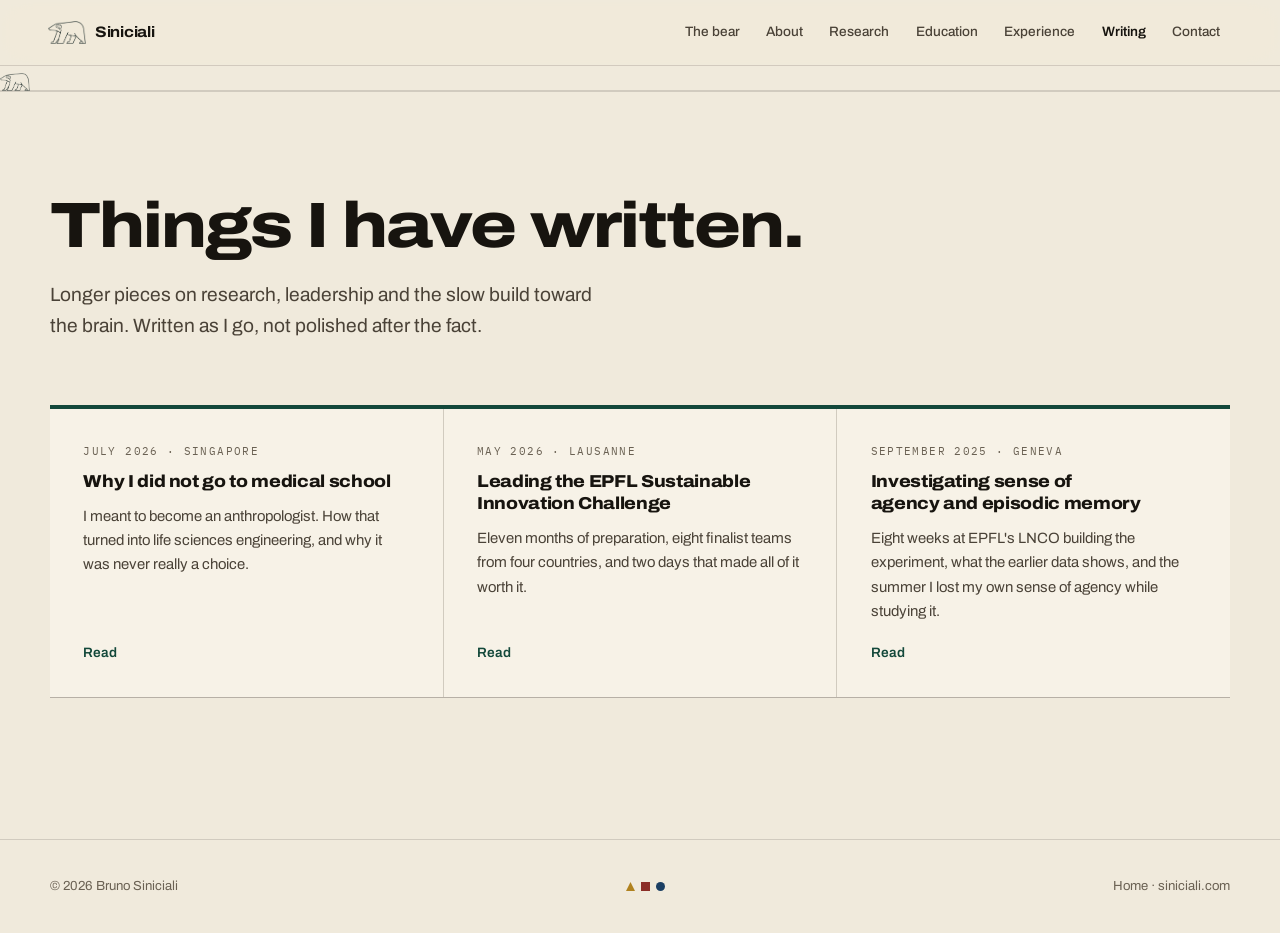
==== commit 3a802401: "Update blog title and content for clarity" ====
--- a/blog.html
+++ b/blog.html
@@ -3,16 +3,16 @@
   <head>
     <meta charset="UTF-8" />
     <meta name="viewport" content="width=device-width, initial-scale=1.0" />
-    <title>Writing — Bruno Raphaël Siniciali</title>
+    <title>Writing · Bruno Siniciali</title>
     <meta
       name="description"
-      content="Notes from Bruno Raphaël Siniciali on neuroscience research, rehabilitation robotics and leadership — from EPFL's LNCO to Roceso Technologies in Singapore."
+      content="Notes from Bruno Siniciali on neuroscience research, rehabilitation robotics and leadership, from EPFL's LNCO to Roceso Technologies in Singapore."
     />
     <link rel="icon" type="image/png" href="assets/favicon.png" />
     <link rel="preconnect" href="https://fonts.googleapis.com" />
     <link rel="preconnect" href="https://fonts.gstatic.com" crossorigin />
     <link
-      href="https://fonts.googleapis.com/css2?family=Archivo:wght@400;500;600;700;800;900&family=IBM+Plex+Mono:wght@400;500&display=swap"
+      href="https://fonts.googleapis.com/css2?family=Archivo:wdth,wght@62..125,400..900&family=IBM+Plex+Mono:wght@400;500&display=swap"
       rel="stylesheet"
     />
     <link rel="stylesheet" href="assets/style.css" />
@@ -33,6 +33,7 @@
         ☰
       </button>
       <ul id="navLinks">
+        <li><a href="index.html#bear">The bear</a></li>
         <li><a href="index.html#about">About</a></li>
         <li><a href="index.html#research">Research</a></li>
         <li><a href="index.html#education">Education</a></li>
@@ -42,16 +43,19 @@
       </ul>
     </nav>
 
+    <div class="walk" aria-hidden="true">
+      <span class="walk-track"></span>
+      <span class="walk-fill" id="walkFill"></span>
+      <img class="walk-bear" id="walkBear" src="assets/bear-logo.png" alt="" />
+    </div>
+
     <header class="page-head">
       <div class="container">
         <span class="sec-bar rise d1"></span>
-        <h1 class="rise d2">
-          Notes from the lab, the clinic and everywhere in between.
-        </h1>
+        <h1 class="rise d2">Things I have written.</h1>
         <p class="lead rise d3">
-          Longer-form reflections on research, leadership and the slow build
-          toward neurosurgery and neurotechnology — written as I go, not
-          polished after the fact.
+          Longer pieces on research, leadership and the slow build toward
+          the brain. Written as I go, not polished after the fact.
         </p>
       </div>
     </header>
@@ -61,10 +65,10 @@
         <div class="writing-grid reveal">
           <a class="post-card" href="blog/choosing-life-sciences-engineering.html">
             <span class="when">July 2026 · Singapore</span>
-            <h3>Why I Chose Engineering Over Medical School</h3>
+            <h3>Why I did not go to medical school</h3>
             <p>
-              On the hematology ward in Budapest that convinced me the answer
-              wasn't medicine or engineering — it was both.
+              I meant to become an anthropologist. How that turned into life
+              sciences engineering, and why it was never really a choice.
             </p>
             <span class="more">Read</span>
           </a>
@@ -72,19 +76,18 @@
             <span class="when">May 2026 · Lausanne</span>
             <h3>Leading the EPFL Sustainable Innovation Challenge</h3>
             <p>
-              Eleven months of building a challenge from scratch, eight
-              finalist teams, and what I learned about the gaps that let ideas
-              scale.
+              Eleven months of preparation, eight finalist teams from four
+              countries, and two days that made all of it worth it.
             </p>
             <span class="more">Read</span>
           </a>
           <a class="post-card" href="blog/sense-of-agency-episodic-memory.html">
             <span class="when">September 2025 · Geneva</span>
-            <h3>Investigating Sense of Agency &amp; Episodic Memory</h3>
+            <h3>Investigating sense of agency and episodic memory</h3>
             <p>
-              Inside my Laidlaw summer at EPFL's LNCO: building an online
-              experiment, wrestling with AI-assisted coding, and what the data
-              is starting to show.
+              Eight weeks at EPFL's LNCO building the experiment, what the
+              earlier data shows, and the summer I lost my own sense of
+              agency while studying it.
             </p>
             <span class="more">Read</span>
           </a>
@@ -94,7 +97,7 @@
 
     <footer>
       <div class="container">
-        <span>© 2026 Bruno Raphaël Siniciali</span>
+        <span>© 2026 Bruno Siniciali</span>
         <span class="geo" aria-hidden="true"
           ><span></span><span></span><span></span
         ></span>
@@ -103,21 +106,6 @@
     </footer>
 
     <script src="assets/site.js"></script>
-    <script>
-      const navToggle = document.getElementById("navToggle");
-      const navLinks = document.getElementById("navLinks");
-      if (navToggle && navLinks) {
-        navToggle.addEventListener("click", () => {
-          const open = navLinks.classList.toggle("open");
-          navToggle.setAttribute("aria-expanded", open ? "true" : "false");
-        });
-        navLinks.querySelectorAll("a").forEach((a) =>
-          a.addEventListener("click", () => {
-            navLinks.classList.remove("open");
-            navToggle.setAttribute("aria-expanded", "false");
-          }),
-        );
-      }
-    </script>
   </body>
 </html>
+
--- a/assets/style.css
+++ b/assets/style.css
@@ -1,7 +1,7 @@
 /* =========================================================
-   Bruno Raphaël Siniciali — visual system
-   Bauhaus colour/shape grammar · Hungarian constructivism ·
-   Italian rationalism · weather-chart linework
+   Bruno Siniciali
+   Bauhaus colour and shape grammar, weather-chart linework,
+   and a bear who has not decided yet.
    ========================================================= */
 
 :root {
@@ -19,7 +19,6 @@
   --green: #13483a;
   --green-2: #0b2c23;
   --red: #8b2e27;
-  --red-2: #5e1d18;
   --blue: #1b3f63;
   --blue-2: #11293f;
   --gold: #b0821f;
@@ -33,6 +32,7 @@
   --mono: "IBM Plex Mono", ui-monospace, SFMono-Regular, Menlo, monospace;
 
   --pad-y: clamp(5rem, 11vw, 9.5rem);
+  --nav-h: 62px;
 }
 
 *,
@@ -73,10 +73,28 @@
   width: min(1180px, 100% - clamp(2rem, 8vw, 6rem));
   margin-inline: auto;
 }
-
-/* ---------- type primitives ---------- */
+:target,
+section[id],
+header[id] {
+  scroll-margin-top: 96px;
+}
+
+/* ---------- type ---------- */
+h1,
+h2,
+h3,
+h4 {
+  font-weight: 800;
+  font-stretch: 118%;
+  letter-spacing: -0.022em;
+  line-height: 1.05;
+  text-wrap: balance;
+}
+h2 {
+  font-size: clamp(1.85rem, 3.9vw, 2.9rem);
+}
 .sec-bar {
-  width: 68px;
+  width: 64px;
   height: 5px;
   background: var(--accent);
 }
@@ -93,23 +111,27 @@
 }
 .origins {
   flex-wrap: wrap;
-  gap: 0.35rem 1.5rem;
+  gap: 0.35rem 1.4rem;
   color: var(--ink-3);
 }
 .origins span {
   display: inline-flex;
   align-items: center;
   gap: 0.5rem;
+  white-space: nowrap;
 }
 .origins span::before {
   content: "";
   width: 7px;
   height: 7px;
   flex: none;
-  background: var(--gold);
-}
-.origins span:last-child::before {
+  background: var(--red);
+}
+.origins span:nth-child(2)::before {
   background: var(--green);
+}
+.origins span:nth-child(3)::before {
+  background: var(--blue);
   border-radius: 50%;
 }
 .glyph {
@@ -124,23 +146,11 @@
 .glyph-tri {
   clip-path: polygon(50% 0, 100% 100%, 0 100%);
 }
-h1,
-h2,
-h3,
-h4 {
-  font-weight: 800;
-  letter-spacing: -0.03em;
-  line-height: 1.06;
-  text-wrap: balance;
-}
-h2 {
-  font-size: clamp(1.9rem, 4vw, 3rem);
-}
 .lead {
   font-size: clamp(1.08rem, 1.5vw, 1.28rem);
-  line-height: 1.62;
-  color: var(--ink-2);
-  max-width: 40ch;
+  line-height: 1.6;
+  color: var(--ink-2);
+  max-width: 42ch;
 }
 .prose p {
   color: var(--ink-2);
@@ -159,8 +169,8 @@
   align-items: center;
   justify-content: space-between;
   gap: 1rem;
-  padding: 0.85rem clamp(1rem, 4vw, 3rem);
-  background: color-mix(in srgb, var(--paper) 82%, transparent);
+  padding: 0.8rem clamp(1rem, 4vw, 3rem);
+  background: color-mix(in srgb, var(--paper) 84%, transparent);
   backdrop-filter: saturate(180%) blur(14px);
   -webkit-backdrop-filter: saturate(180%) blur(14px);
   border-bottom: 1px solid var(--hair);
@@ -170,8 +180,9 @@
   align-items: center;
   gap: 0.55rem;
   font-weight: 700;
+  font-stretch: 112%;
   font-size: 0.95rem;
-  letter-spacing: -0.02em;
+  letter-spacing: -0.015em;
   text-decoration: none;
   color: var(--ink);
 }
@@ -186,7 +197,7 @@
 }
 .site-nav ul a {
   display: block;
-  padding: 0.45rem 0.8rem;
+  padding: 0.45rem 0.75rem;
   font-size: 0.85rem;
   font-weight: 500;
   color: var(--ink-2);
@@ -212,11 +223,51 @@
 }
 .site-nav ul a[href*="about"]:hover,
 .site-nav ul a[href*="contact"]:hover,
-.site-nav ul a[href*="blog"]:hover {
+.site-nav ul a[href*="blog"]:hover,
+.site-nav ul a[href*="bear"]:hover {
   border-color: var(--green);
 }
 .nav-toggle {
   display: none;
+}
+
+/* ---------- the bear walks as you scroll ---------- */
+.walk {
+  position: fixed;
+  left: 0;
+  right: 0;
+  top: var(--nav-h);
+  height: 26px;
+  z-index: 99;
+  pointer-events: none;
+}
+.walk-track {
+  position: absolute;
+  inset: auto 0 0 0;
+  height: 2px;
+  background: var(--hair);
+}
+.walk-fill {
+  position: absolute;
+  bottom: 0;
+  left: 0;
+  height: 2px;
+  width: 0;
+  background: linear-gradient(
+    90deg,
+    var(--gold),
+    var(--red) 38%,
+    var(--blue) 68%,
+    var(--green)
+  );
+}
+.walk-bear {
+  position: absolute;
+  bottom: 1px;
+  left: 0;
+  width: 30px;
+  transform: translateX(0);
+  will-change: transform;
 }
 
 /* ---------- buttons ---------- */
@@ -224,7 +275,7 @@
   display: inline-flex;
   align-items: center;
   gap: 0.5rem;
-  padding: 0.78rem 1.4rem;
+  padding: 0.8rem 1.45rem;
   font-family: var(--sans);
   font-size: 0.9rem;
   font-weight: 600;
@@ -251,7 +302,7 @@
   transform: translateY(-1px);
 }
 
-/* ---------- isobar backdrop (weather-chart linework) ---------- */
+/* ---------- isobars ---------- */
 .isobars {
   position: absolute;
   inset: 0;
@@ -266,52 +317,72 @@
 .hero {
   position: relative;
   overflow: hidden;
-  padding: clamp(8rem, 16vw, 12rem) 0 0;
+  padding: clamp(8.5rem, 16vw, 12rem) 0 0;
 }
 .hero > .container {
   position: relative;
 }
 .hero-inner {
   display: grid;
-  grid-template-columns: 1.15fr 0.85fr;
+  grid-template-columns: 1.12fr 0.88fr;
   align-items: center;
   gap: clamp(2rem, 6vw, 5rem);
 }
 .hero-name {
-  font-size: clamp(2.9rem, 8.6vw, 6.6rem);
-  line-height: 0.94;
-  letter-spacing: -0.045em;
-  margin-top: 1.1rem;
+  display: grid;
+  gap: 0.35rem;
+  margin: 1.2rem 0 clamp(1.8rem, 4vw, 3rem);
+}
+.hn-first {
+  font-size: clamp(1rem, 2.4vw, 1.85rem);
+  font-weight: 600;
+  font-stretch: 125%;
+  letter-spacing: 0.06em;
+  text-transform: uppercase;
+  color: var(--ink-2);
+  line-height: 1;
+}
+.hn-last {
+  font-size: clamp(2.6rem, 15vw, 13.5rem);
+  font-weight: 900;
+  font-stretch: 100%;
+  letter-spacing: -0.042em;
+  line-height: 0.84;
+  text-transform: uppercase;
+  display: block;
 }
 .hero-tag {
-  margin-top: 1.1rem;
-  font-size: clamp(1.15rem, 2.2vw, 1.7rem);
+  margin-top: 1.2rem;
+  font-size: clamp(1.1rem, 2vw, 1.55rem);
   font-weight: 500;
-  letter-spacing: -0.02em;
-  color: var(--ink-2);
-}
-.hero-tag span {
+  letter-spacing: -0.015em;
+  color: var(--ink-2);
+}
+.hero-tag b {
   color: var(--gold-ink);
   font-weight: 700;
 }
 .hero .lead {
-  margin-top: 1.6rem;
+  margin-top: 1.5rem;
 }
 .actions {
   display: flex;
   flex-wrap: wrap;
   gap: 0.7rem;
-  margin-top: 2.2rem;
+  margin-top: 2.1rem;
 }
 .hero-art {
   position: relative;
   display: grid;
   place-items: center;
   aspect-ratio: 1;
+  max-width: 420px;
+  justify-self: end;
+  width: 100%;
 }
 .hero-art img {
   position: relative;
-  width: 92%;
+  width: 94%;
 }
 .hero-disc {
   position: absolute;
@@ -344,7 +415,7 @@
   background: var(--green);
 }
 
-/* ---------- section scaffold ---------- */
+/* ---------- sections ---------- */
 .section {
   padding: var(--pad-y) 0;
 }
@@ -352,11 +423,81 @@
   display: grid;
   gap: 0.9rem;
   margin-bottom: clamp(2.5rem, 5vw, 3.8rem);
-  max-width: 46rem;
+  max-width: 44rem;
 }
 .sec-head .eyebrow,
 .sec-head .sec-bar {
   justify-self: start;
+}
+
+/* ---------- why there is a bear ---------- */
+.bear {
+  background: var(--paper-2);
+  position: relative;
+  overflow: hidden;
+}
+.bear > .container {
+  position: relative;
+}
+.bear-grid {
+  display: grid;
+  grid-template-columns: 1.05fr 0.95fr;
+  gap: clamp(2.5rem, 6vw, 5rem);
+  align-items: center;
+}
+.paths {
+  list-style: none;
+  display: grid;
+  gap: 1px;
+  background: var(--hair);
+  border-block: 1px solid var(--hair);
+}
+.paths li {
+  background: var(--paper-2);
+  padding: 1.3rem 1.4rem;
+  display: grid;
+  grid-template-columns: 34px 1fr;
+  align-items: start;
+  gap: 1rem;
+  transition: background 0.2s ease;
+}
+.paths li:hover {
+  background: var(--paper);
+}
+.path-shape {
+  width: 26px;
+  height: 26px;
+  margin-top: 0.3rem;
+}
+.path-shape.tri {
+  background: var(--gold);
+  clip-path: polygon(50% 0, 100% 100%, 0 100%);
+}
+.path-shape.sq {
+  background: var(--red);
+}
+.path-shape.ci {
+  background: var(--blue);
+  border-radius: 50%;
+}
+.paths b {
+  display: block;
+  font-size: 1.08rem;
+  font-weight: 700;
+  font-stretch: 112%;
+  letter-spacing: -0.02em;
+}
+.paths span {
+  font-size: 0.92rem;
+  color: var(--ink-2);
+}
+.paths-note {
+  margin-top: 1.2rem;
+  font-family: var(--mono);
+  font-size: 0.7rem;
+  letter-spacing: 0.12em;
+  text-transform: uppercase;
+  color: var(--ink-3);
 }
 
 /* ---------- about ---------- */
@@ -412,9 +553,10 @@
   background: var(--paper-2);
 }
 .card h3 {
-  font-size: 1.18rem;
-  letter-spacing: -0.025em;
-  line-height: 1.24;
+  font-size: 1.16rem;
+  font-stretch: 110%;
+  letter-spacing: -0.02em;
+  line-height: 1.26;
 }
 .card p {
   font-size: 0.95rem;
@@ -425,6 +567,7 @@
   margin-top: auto;
   padding-top: 0.5rem;
   align-self: start;
+  justify-self: start;
   font-size: 0.85rem;
   font-weight: 600;
   color: var(--accent-ink);
@@ -443,9 +586,10 @@
   padding: clamp(5.5rem, 12vw, 9rem) 0;
 }
 .statement blockquote {
-  font-size: clamp(1.5rem, 3.6vw, 2.9rem);
+  font-size: clamp(1.5rem, 3.5vw, 2.8rem);
   font-weight: 700;
-  letter-spacing: -0.035em;
+  font-stretch: 112%;
+  letter-spacing: -0.028em;
   line-height: 1.16;
   max-width: 22ch;
   text-wrap: balance;
@@ -486,8 +630,9 @@
   color: var(--red);
 }
 .edu h3 {
-  font-size: 1.05rem;
-  letter-spacing: -0.02em;
+  font-size: 1.03rem;
+  font-stretch: 108%;
+  letter-spacing: -0.018em;
   line-height: 1.3;
 }
 .edu p {
@@ -496,7 +641,7 @@
   color: var(--ink-2);
 }
 
-/* ---------- experience (deep blue ground) ---------- */
+/* ---------- experience ---------- */
 .experience {
   --accent: #7fa3c7;
   --accent-ink: #9db8d2;
@@ -532,8 +677,9 @@
   color: #9db8d2;
 }
 .t-item h3 {
-  font-size: 1.12rem;
-  letter-spacing: -0.022em;
+  font-size: 1.1rem;
+  font-stretch: 110%;
+  letter-spacing: -0.02em;
   line-height: 1.3;
 }
 .t-org {
@@ -562,6 +708,7 @@
   font-family: var(--mono);
   font-size: 0.68rem;
   font-weight: 500;
+  font-stretch: 100%;
   letter-spacing: 0.16em;
   text-transform: uppercase;
   color: var(--ink-3);
@@ -582,7 +729,8 @@
 .rows b {
   font-size: 0.98rem;
   font-weight: 700;
-  letter-spacing: -0.018em;
+  font-stretch: 108%;
+  letter-spacing: -0.015em;
   line-height: 1.35;
 }
 .rows .meta {
@@ -631,9 +779,10 @@
   color: var(--ink-3);
 }
 .post-card h3 {
-  font-size: 1.1rem;
-  letter-spacing: -0.024em;
-  line-height: 1.28;
+  font-size: 1.08rem;
+  font-stretch: 110%;
+  letter-spacing: -0.02em;
+  line-height: 1.3;
 }
 .post-card p {
   font-size: 0.93rem;
@@ -648,7 +797,7 @@
   color: var(--green);
 }
 
-/* ---------- lineage / colophon ---------- */
+/* ---------- colophon ---------- */
 .lineage {
   position: relative;
   overflow: hidden;
@@ -697,7 +846,8 @@
 }
 .swatch b {
   font-size: 1rem;
-  letter-spacing: -0.02em;
+  font-stretch: 108%;
+  letter-spacing: -0.015em;
 }
 .swatch p {
   font-size: 0.86rem;
@@ -707,9 +857,11 @@
 .tree-wrap {
   margin-top: clamp(2.5rem, 5vw, 4rem);
   overflow-x: auto;
+  -webkit-overflow-scrolling: touch;
+  overscroll-behavior-x: contain;
 }
 .tree {
-  min-width: 780px;
+  min-width: 880px;
   width: 100%;
   height: auto;
 }
@@ -717,26 +869,34 @@
   font-family: var(--mono);
   font-size: 13px;
   fill: var(--ink-2);
-  letter-spacing: 0.02em;
 }
 .tree .node {
   fill: var(--ink);
   font-weight: 500;
 }
-.tree line,
-.tree path {
+.tree line {
   stroke: var(--hair-2);
   stroke-width: 1.25;
   fill: none;
+}
+.tree-hint {
+  display: none;
+  margin-top: 0.75rem;
+  font-family: var(--mono);
+  font-size: 0.64rem;
+  letter-spacing: 0.12em;
+  text-transform: uppercase;
+  color: var(--ink-3);
 }
 
 /* ---------- contact ---------- */
 .contact .big-link {
   display: inline-block;
   margin-top: 0.6rem;
-  font-size: clamp(1.5rem, 4.6vw, 3.2rem);
+  font-size: clamp(1.5rem, 4.4vw, 3rem);
   font-weight: 800;
-  letter-spacing: -0.04em;
+  font-stretch: 112%;
+  letter-spacing: -0.03em;
   color: var(--ink);
   text-decoration: none;
   border-bottom: 3px solid var(--gold);
@@ -803,13 +963,14 @@
   border-radius: 50%;
 }
 
-/* ---------- blog index + article ---------- */
+/* ---------- writing index + article ---------- */
 .page-head {
-  padding: clamp(8rem, 15vw, 11rem) 0 clamp(2.5rem, 5vw, 4rem);
+  padding: clamp(8.5rem, 15vw, 11rem) 0 clamp(2.5rem, 5vw, 4rem);
 }
 .page-head h1 {
   font-size: clamp(2.2rem, 6vw, 4rem);
-  letter-spacing: -0.04em;
+  font-stretch: 118%;
+  letter-spacing: -0.032em;
   margin-top: 1rem;
   max-width: 18ch;
 }
@@ -818,7 +979,7 @@
   max-width: 50ch;
 }
 .post-hero {
-  padding: clamp(8rem, 15vw, 11rem) 0 clamp(2rem, 4vw, 3rem);
+  padding: clamp(8.5rem, 15vw, 11rem) 0 clamp(2rem, 4vw, 3rem);
 }
 .post-hero .container {
   max-width: 46rem;
@@ -831,8 +992,9 @@
   color: var(--ink-3);
 }
 .post-hero h1 {
-  font-size: clamp(2rem, 5vw, 3.4rem);
-  letter-spacing: -0.04em;
+  font-size: clamp(2rem, 4.8vw, 3.2rem);
+  font-stretch: 116%;
+  letter-spacing: -0.032em;
   margin-top: 0.9rem;
 }
 .post-dek {
@@ -853,8 +1015,9 @@
   margin-bottom: 1.3rem;
 }
 .post-body h2 {
-  font-size: clamp(1.3rem, 2.4vw, 1.7rem);
-  letter-spacing: -0.03em;
+  font-size: clamp(1.3rem, 2.4vw, 1.65rem);
+  font-stretch: 112%;
+  letter-spacing: -0.025em;
   margin: 2.6rem 0 1rem;
 }
 .post-body blockquote {
@@ -863,7 +1026,7 @@
   border-left: 3px solid var(--gold);
   font-size: 1.15rem;
   font-weight: 500;
-  letter-spacing: -0.02em;
+  letter-spacing: -0.015em;
   line-height: 1.45;
   color: var(--ink);
 }
@@ -927,7 +1090,8 @@
   .hero-inner,
   .about-grid,
   .rec-grid,
-  .lineage-grid {
+  .lineage-grid,
+  .bear-grid {
     grid-template-columns: 1fr;
   }
   .hero-art {
@@ -941,8 +1105,8 @@
     display: inline-flex;
     align-items: center;
     justify-content: center;
-    width: 38px;
-    height: 34px;
+    width: 40px;
+    height: 36px;
     background: none;
     border: 1px solid var(--hair-2);
     color: var(--ink);
@@ -964,11 +1128,134 @@
     display: flex;
   }
   .site-nav ul a {
-    padding: 0.8rem 0;
+    padding: 0.85rem 0;
     border-bottom: 1px solid var(--hair);
     font-size: 0.95rem;
   }
 }
+
+/* ---------- phones ---------- */
+@media (max-width: 620px) {
+  :root {
+    --pad-y: clamp(3.5rem, 12vw, 5rem);
+    --nav-h: 58px;
+  }
+  body {
+    font-size: 1rem;
+  }
+  .site-nav {
+    padding: 0.7rem 1.15rem;
+  }
+  .nav-bear {
+    width: 32px;
+  }
+  .walk {
+    height: 20px;
+  }
+  .walk-bear {
+    width: 24px;
+  }
+  .hero {
+    padding-top: 6.5rem;
+  }
+  .hero-inner {
+    gap: 1.75rem;
+  }
+  .hero-art {
+    max-width: 210px;
+    aspect-ratio: auto;
+    padding: 1.4rem 0;
+  }
+  .hero-name {
+    font-size: clamp(2.5rem, 13vw, 3.6rem);
+    font-stretch: 112%;
+    letter-spacing: -0.03em;
+  }
+  .origins {
+    font-size: 0.63rem;
+    letter-spacing: 0.1em;
+    gap: 0.3rem 0.9rem;
+  }
+  .hero-tag {
+    font-size: 1.15rem;
+  }
+  .spectrum {
+    margin-top: 2.75rem;
+  }
+  .actions {
+    gap: 0.6rem;
+  }
+  .actions .btn {
+    flex: 1 1 10rem;
+    justify-content: center;
+    padding: 0.85rem 1rem;
+  }
+  .sec-head {
+    margin-bottom: 2rem;
+  }
+  h2 {
+    font-size: clamp(1.6rem, 7.5vw, 2.1rem);
+    font-stretch: 108%;
+  }
+  .card,
+  .post-card,
+  .swatch,
+  .paths li {
+    padding: 1.35rem 1.15rem;
+  }
+  .swatches {
+    grid-template-columns: 1fr 1fr;
+  }
+  .swatch:last-child {
+    grid-column: 1 / -1;
+  }
+  .chip {
+    height: 68px;
+  }
+  .chip svg {
+    width: 34px;
+    height: 34px;
+  }
+  .statement blockquote {
+    font-size: clamp(1.35rem, 7.5vw, 1.9rem);
+    max-width: none;
+  }
+  .timeline {
+    padding-left: 1.25rem;
+  }
+  .tree {
+    min-width: 700px;
+  }
+  .tree text {
+    font-size: 15px;
+  }
+  .tree-hint {
+    display: block;
+  }
+  .contact .big-link {
+    font-size: clamp(1.1rem, 6.4vw, 1.7rem);
+    overflow-wrap: anywhere;
+    border-bottom-width: 2px;
+  }
+  .links {
+    gap: 0.9rem 1.3rem;
+    margin-top: 2rem;
+  }
+  footer .container {
+    flex-direction: column;
+    align-items: flex-start;
+    gap: 0.85rem;
+  }
+  .post-body blockquote {
+    padding-left: 1rem;
+  }
+}
+@media (max-width: 380px) {
+  .swatches {
+    grid-template-columns: 1fr;
+  }
+}
+
 @media (prefers-reduced-motion: reduce) {
   html {
     scroll-behavior: auto;
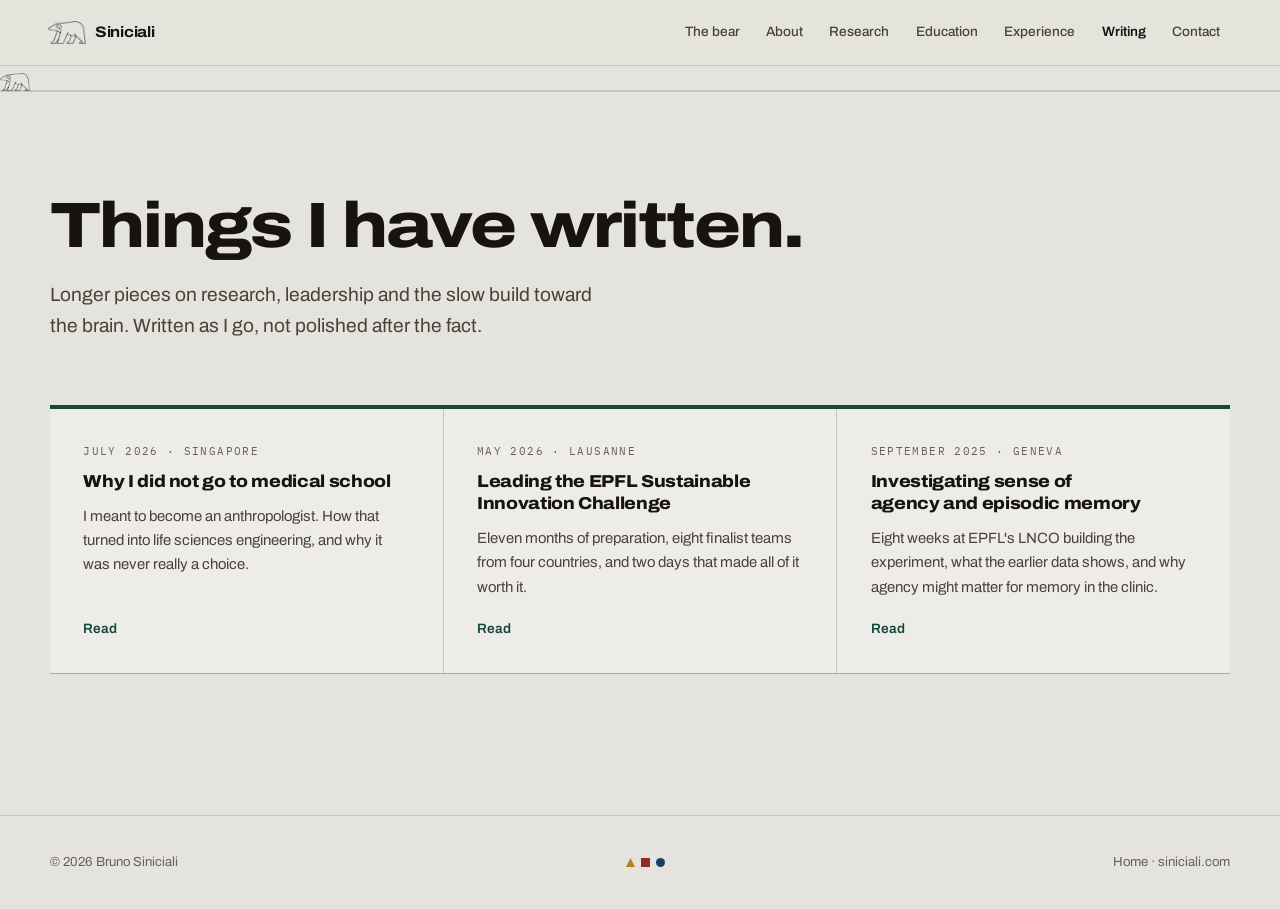
==== commit c48de5bc: "Rewrite bear text, trim about, expand Roceso, honest art caveat - Bear section: new two-paragraph te" ====
--- a/blog.html
+++ b/blog.html
@@ -86,8 +86,8 @@
             <h3>Investigating sense of agency and episodic memory</h3>
             <p>
               Eight weeks at EPFL's LNCO building the experiment, what the
-              earlier data shows, and the summer I lost my own sense of
-              agency while studying it.
+              earlier data shows, and why agency might matter for memory
+              in the clinic.
             </p>
             <span class="more">Read</span>
           </a>
--- a/assets/style.css
+++ b/assets/style.css
@@ -5,9 +5,9 @@
    ========================================================= */
 
 :root {
-  --paper: #f0eadc;
-  --paper-2: #f7f2e7;
-  --paper-3: #e3d9c4;
+  --paper: #e4e3dd;
+  --paper-2: #edece8;
+  --paper-3: #d2d1c9;
 
   --ink: #17140f;
   --ink-2: #4a4237;
@@ -640,6 +640,11 @@
   line-height: 1.62;
   color: var(--ink-2);
 }
+.asof {
+  color: var(--ink-3);
+  font-size: 0.85em;
+  white-space: nowrap;
+}
 
 /* ---------- experience ---------- */
 .experience {
